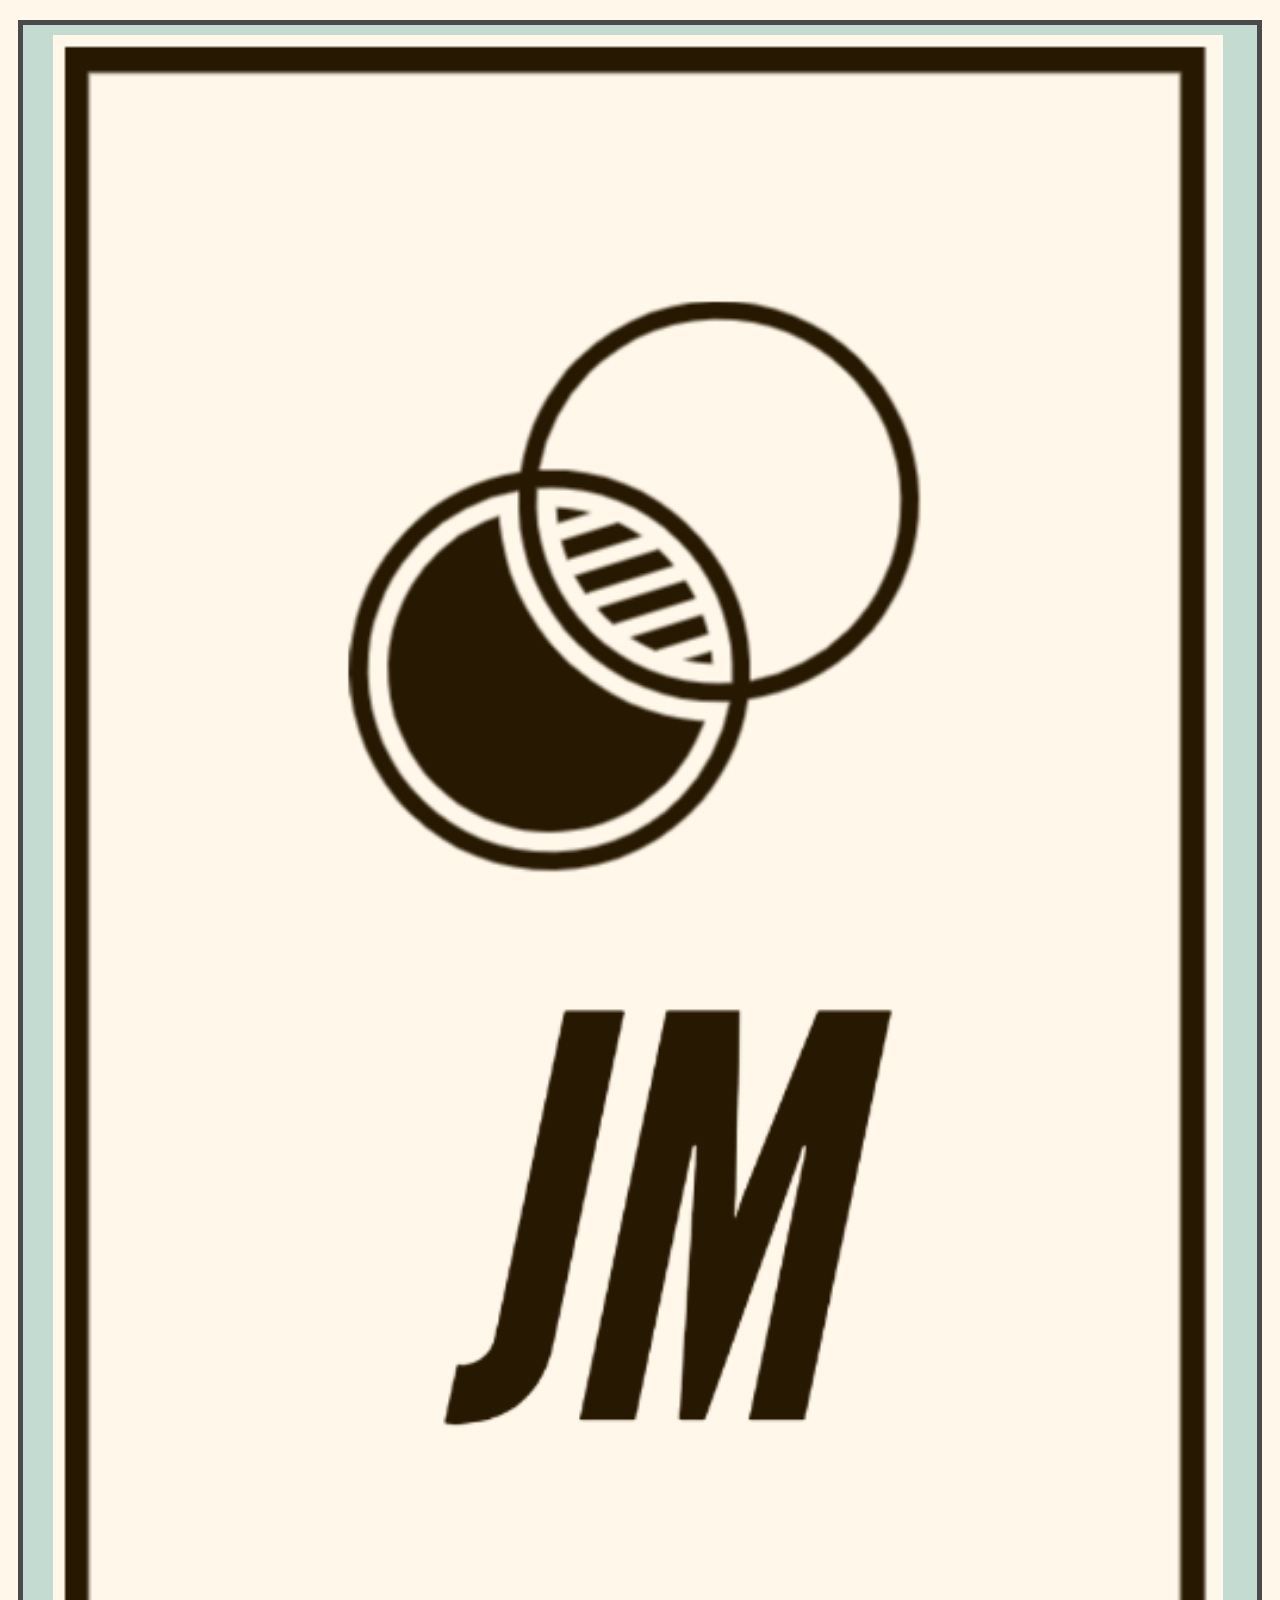
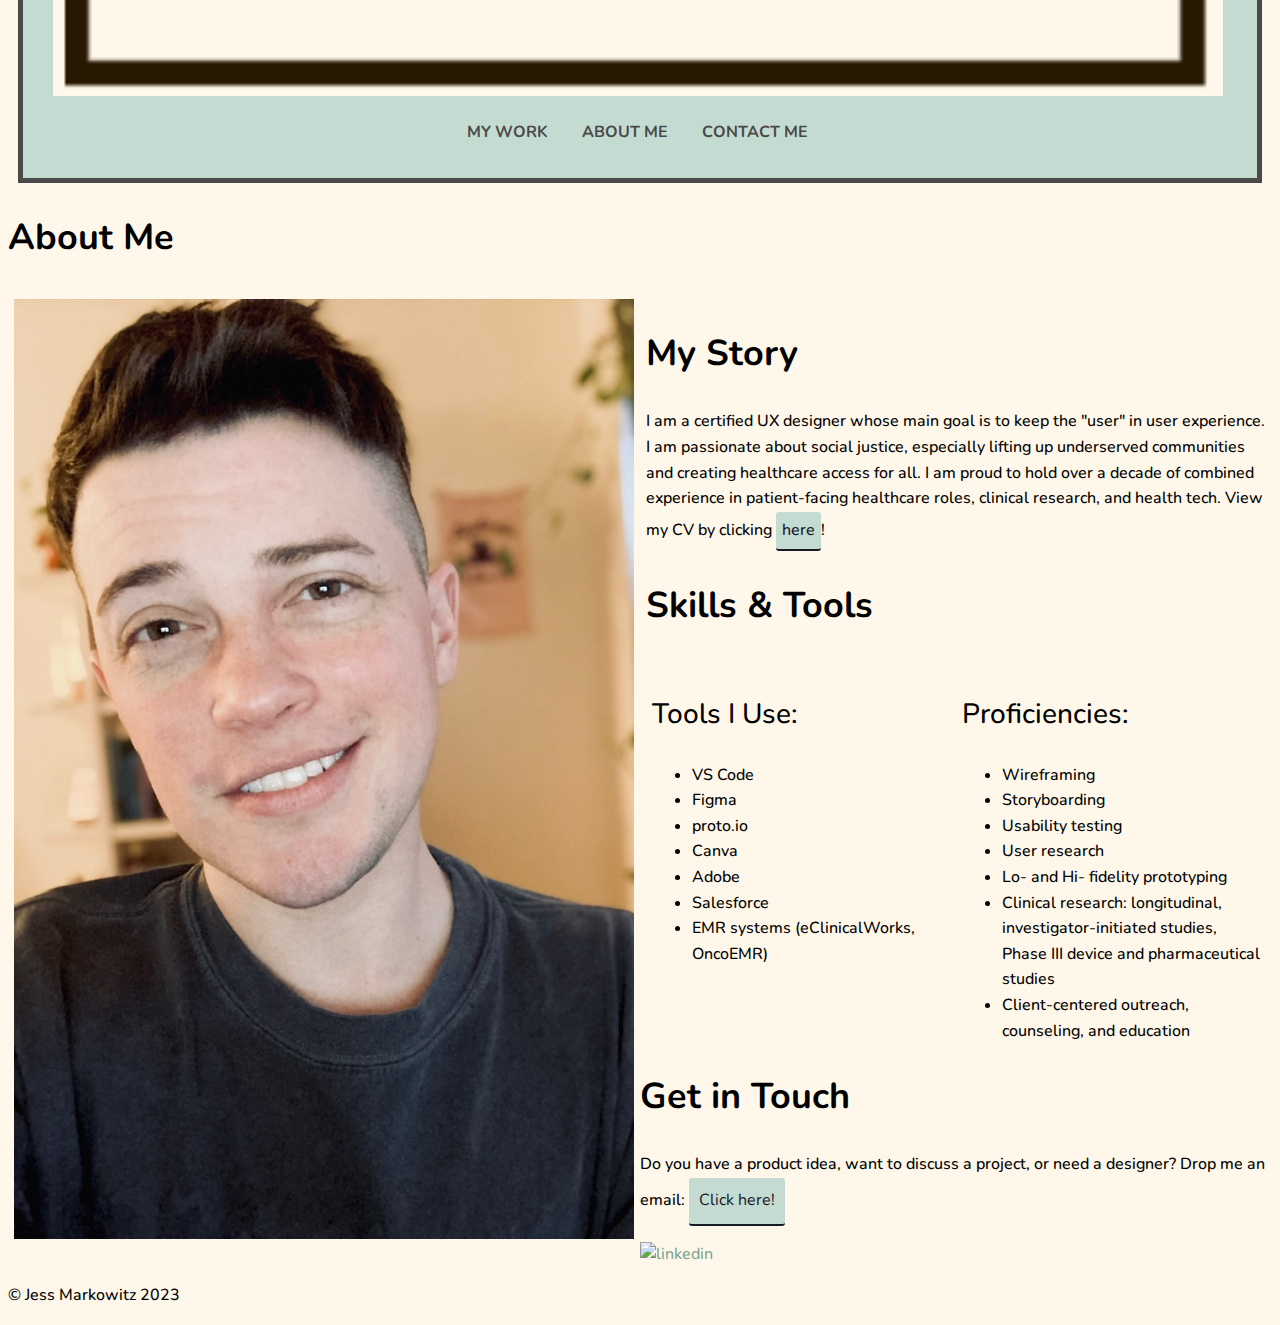
==== about.html @ 5194238d "changes for 1.8 first half" ====
<!DOCTYPE html>
<html lang="en" dir="ltr">
    <head>
        <meta name="viewport" content="width=device-width, initial-scale=1">

        <link rel="stylesheet" type="text/css" href="css/style.css">

        <link href="https://fonts.googleapis.com/css2?family=Nunito&display=swap" rel="stylesheet">

        <link rel="apple-touch-icon" sizes="144x144" href="img/favicon/apple-touch-icon.png">
        <link rel="icon" type="image/png" sizes="32x32" href="img/favicon/favicon-32x32.png">
        <link rel="icon" type="image/png" sizes="16x16" href="img/favicon/favicon-16x16.png">
        <link rel="manifest" href="img/favicon/site.webmanifest">
        <link rel="mask-icon" href="img/favicon/safari-pinned-tab.svg" color="#5bbad5">
        <meta name="msapplication-TileColor" content="#da532c">
        <meta name="theme-color" content="#ffffff">
        
        <meta charset="utf-8">
        <meta name="author" content="Jess Markowitz">
        <meta name="description" content="About Me">
        <title>About Me</title>
    </head>

    <body id="about">
    <main>


<!-- Header -->
<header id="header">
    <div class="container">
      <picture>
        <source srcset="img/fff8ea.png">
        <img src="img/fff8ea.png" alt="logo" class="logo">
      </picture>

<!-- Navigation -->
 <div>
      <nav>
        <ul class="navigation">
          <li><a href="index.html">My Work</a></li>
          <li><a href="about.html">About Me</a></li>
          <li><a href="#contact">Contact Me</a></li>
        </ul>
      </nav>
 </div></div>
      </header>


 <!-- About Me -->
        <div>
            <h2><span>About Me</span></h2>
        </div>

            <div><!-- open row that holds (2) columns for project -->
               <div class="col-md-6 col-lg-7"><!-- open first column (used for image) -->
                  <picture>
                    <source srcset="img/self1.jpg" media="(max-width:600px)">
                    <img src="img/self1.jpg" alt="selfie" class="selfie">
                  </picture>
                </div><!-- end first column -->

                <div class="col-md-6 col-lg-7"><!-- open second column (used for text) -->
                    <h2>My Story</h2>
                    <p><!-- open paragraph -->
                    I am a certified UX designer whose main goal is to keep the "user" in user experience. 
                I am passionate about social justice, especially lifting up underserved communities and creating healthcare access for all. 
                I am proud to hold over a decade of combined experience in patient-facing healthcare roles, clinical research, and health tech. 
                View my CV by clicking <a href="files/cvjessmarkowitz.pdf" target="_blank" class="button cv">here</a>!
                    </p><!-- end paragraph -->

            <div> <h2>Skills & Tools</h2>
                <div class="col-md-6 col-lg-7"><h3>Tools I Use:</h3>
                    <ul>
                        <li>VS Code</li>
                        <li>Figma</li>
                        <li>proto.io</li>
                        <li>Canva</li>
                        <li>Adobe</li>
                        <li>Salesforce</li>
                        <li>EMR systems (eClinicalWorks, OncoEMR)</li>
                    </ul>
                </div> 
                <div class="column col-md-6 col-lg-5"><h3>Proficiencies:</h3>
                    <ul>
                        <li>Wireframing</li>
                        <li>Storyboarding</li>
                        <li>Usability testing</li>
                        <li>User research</li>
                        <li>Lo- and Hi- fidelity prototyping</li>
                        <li>Clinical research: longitudinal, investigator-initiated studies, Phase III device and pharmaceutical studies</li>
                        <li>Client-centered outreach, counseling, and education</li>
                    </ul>
                </div> 
            </div>    
              
                </div><!-- end second column -->

            </div><!-- end row that holds (2) columns for project -->
            
 </main>

 <!-- Footer -->
        <footer id="contact">

            <h2>Get in Touch</h2>
<p>Do you have a product idea, want to discuss a project, or need a designer? Drop me an email: <a href="mailto:jlmarkowitz@gmail.com" class="button contact">Click here!</a></p>

<div>
    <!--Social Media Layout and Placeholders-->
    <a href="https://www.linkedin.com/in/jlmarkowitz" target="_blank">
        <img src="https://i.postimg.cc/Rq595K3D/2023-02-04-12-24-45.png" alt="linkedin" class="linkedin">
    </a>

</div>
<p>© Jess Markowitz 2023</p>


        </footer>
  
        </body>
        </html>
---- css/style.css ----
/*
Colors used:
Primary background color (lt yellow): #fff8ea;
Font color (black): #000000;
Link color (seafoam green): #7ca693;
*/

* {
  box-sizing: border-box;
}


/* Layout styling */
.container {
  padding: 0 15px;
    max-width: 1200px;
    margin-left: auto;
    margin-right: auto;
  
}


.row {
  margin: 25px 0; /* 25px top and bottom, 0 left and right */
}



nav > ul {
  list-style-type: none;
  padding: 0;
}

nav > ul > li {
  display: inline-block;
}

nav > ul > li > a {
  padding: 0 15px;
  text-transform: uppercase;
  font-weight: 700;
  color: #4a4a4a;
}



#header {
  background-color: #c4dbd2;
  text-align: center;
  padding-top: 10px;
  padding-right: 5px;
  padding-bottom: 1em;
  margin: 10px;
  border-bottom: 5px solid #4a4a4a;
  border-right:  5px solid #4a4a4a;
  border-left:  5px solid #4a4a4a;
  border-top:  5px solid #4a4a4a;

}

#hero {
  background-color: #fff8ea;  
  text-align: center;
}

#hero span {
  display: block;
}

#hero h1 {
  text-align: center; 
  padding: 20px 0;
  display: block;
  width: 100%;
}

main {
  padding-top: 2px;
}


#work {
  background-color: #fff8ea;
}

#contact {
  background-color: #fff8ea;
}


body {
    font-family: 'Nunito', sans-serif;

    background-color: #fff8ea;
    font-family: 'Nunito', sans-serif;
    font-size: 16px; /* Sets the font size to 16px */
    font-weight: 500; /* Sets the font weight to 300 */
    line-height: 1.6; /* Sets the line-height to 1.6 * the font-size */
    color: #000000;
  }
  
  h1, h2, h3, h4 {
    line-height: 1.4;
  }
  h1 {
    font-size: 2.75em;
    font-weight: 700;
    
  }
  
  h2 {
    font-size: 2.25em;
    font-weight: 700;
  }
  
  h3 {
    font-size: 1.75em;
    font-weight: 500;
  }
  
  h4 {
    font-size: 1.35em;
    font-weight: 500;
  }

  img {
  width: 100%;

  }




  a {
    color: #7ca693;
    text-decoration: none; /* No underlining */
  }
  a:hover {
    color: #7ca693;
    text-decoration: underline; /* Underlining when hovering over a link */
  }
  a:visited { /* visited link */
    color: #796e86;
  }
  a:active { /* selected link */
    color: #684860;
  }
  a:hover,
  a:focus {
  color: #7ca693;
  text-decoration: underline;
}

.button.contact {
    display: inline-block; 
    background-color: #c4dbd2;
    color: #151928; /* needed to override the default link color */
    font-weight: 400;
    padding: 10px;
    border-radius: 3px;
    border-bottom: 2px solid #151928; /* width of the border, type, color */
    transition-duration: 0.2s opacity;
  }
  .button.contact:hover {
    opacity: 0.8; /* Reduces the opacity of the button to 80% */
    text-decoration: none;
  }


  .button.cv {
    display: inline-block; 
    background-color: #c4dbd2;
    color: #151928; /* needed to override the default link color */
    font-weight: 500;
    padding: 6px;
    border-radius: 3px;
    border-bottom: 2px solid #151928; /* width of the border, type, color */
    transition-duration: 0.2s opacity;
  }
  .button.cv:hover {
    opacity: 0.8; /* Reduces the opacity of the button to 80% */
    text-decoration: none;
  }

  
/* ==============================
Medium devices (640px and larger)
================================= */
@media only screen and (min-width: 640px) {

} header {
    text-align: unset;
    padding: 20px 0 13px;
  }

  nav {
    width: auto;
    float: center;
    margin-top: 4px;
  }
  .col-md-6 {
    width: 50%;
    padding: 6px;
  }

  [class*="col-"] {
    float: left;
  }

  .row::after {
    content: "";
    clear: both;
    display: table;
  }



/* ==============================
Large devices (1024px or larger)
================================= */
@media only screen and (min-width: 1024px) {
}
/* ==============================
X-large devices (1440px or larger)
================================= */
@media only screen and (min-width: 1440px) {
}
/* ==============================
Extra-large devices (1920px or larger)
================================= */
@media only screen and (min-width: 1920px) {
}
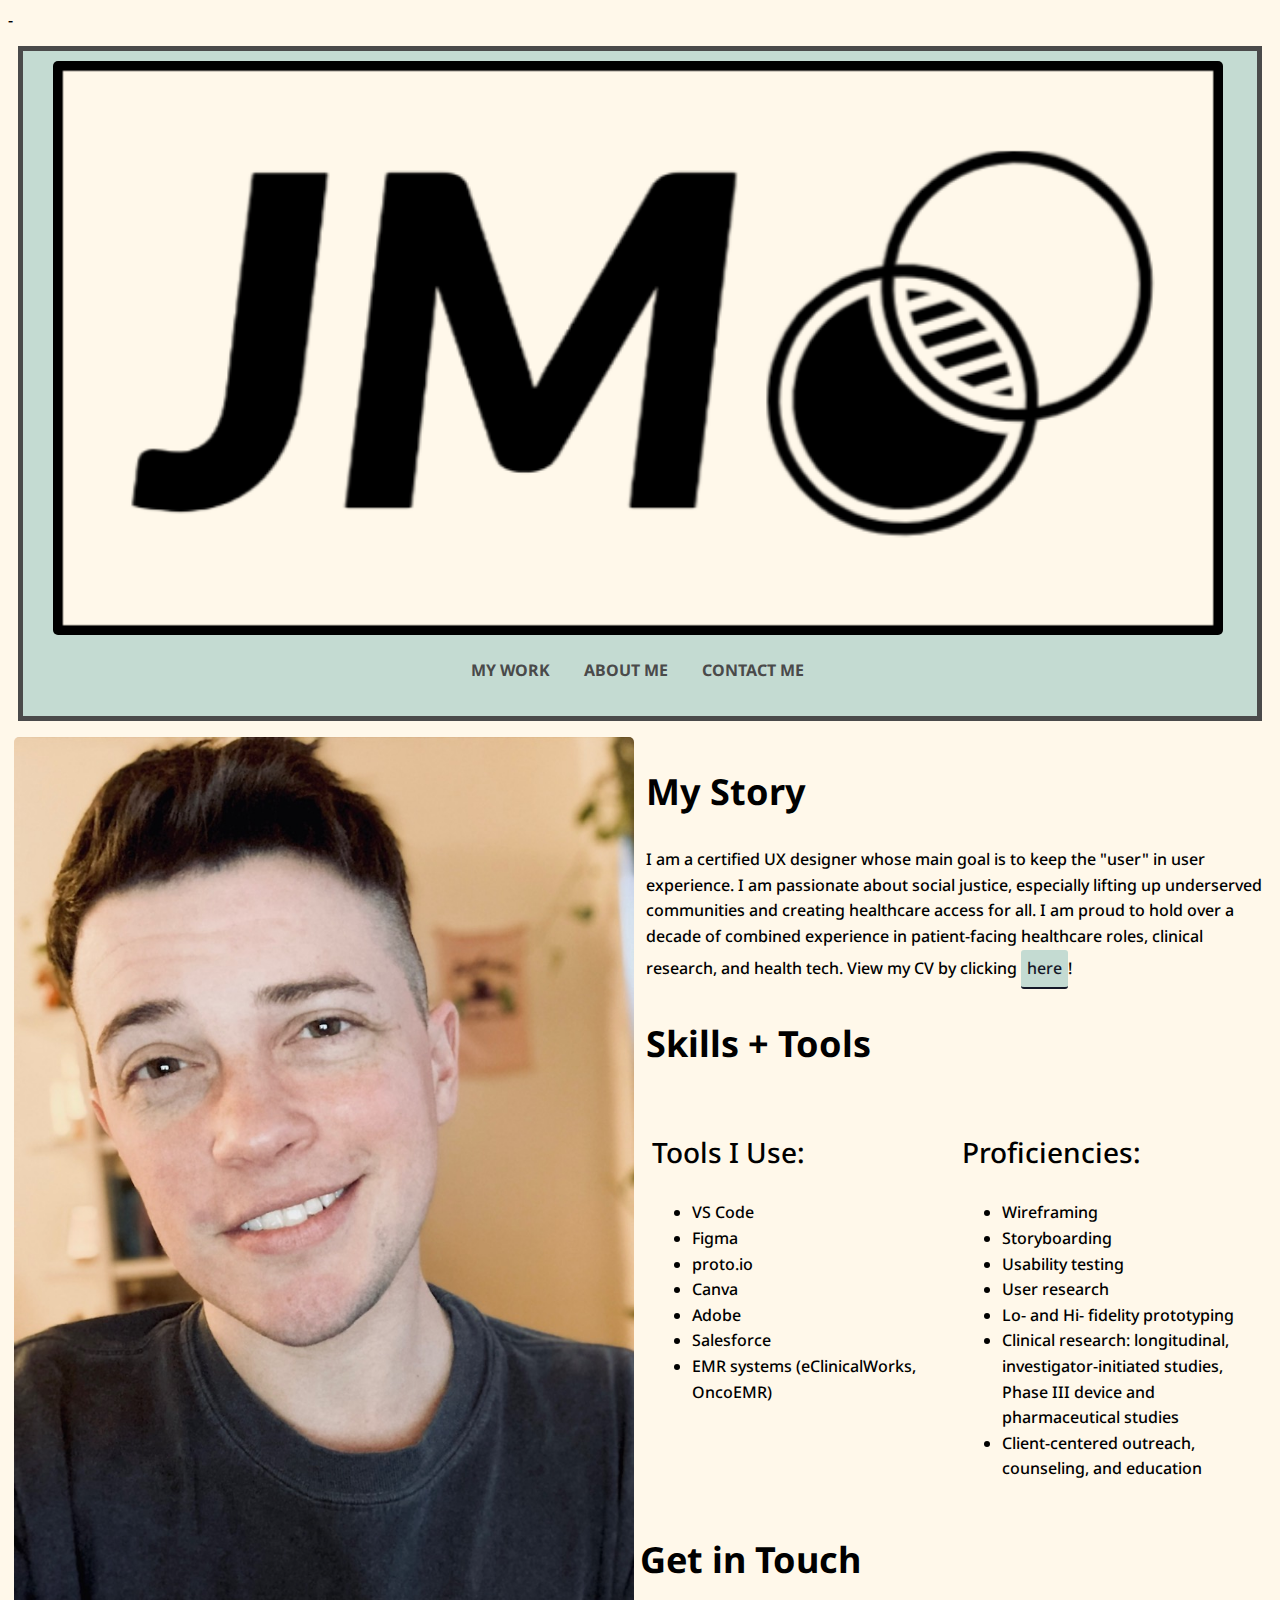
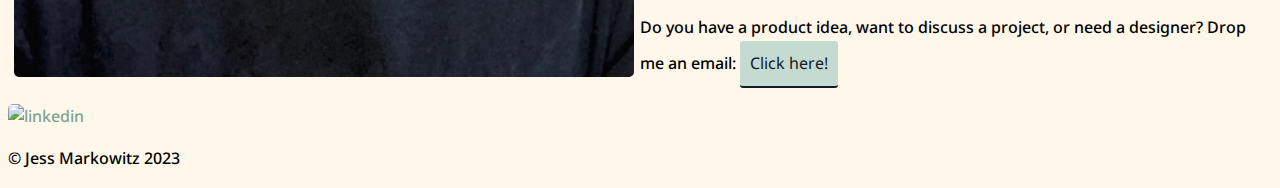
==== commit 77953a1b: "changes to logo" ====
--- a/about.html
+++ b/about.html
@@ -1,121 +1,104 @@
 <!DOCTYPE html>
-<html lang="en" dir="ltr">
-    <head>
-        <meta name="viewport" content="width=device-width, initial-scale=1">
+<html>
+<head>
+	<title>About Me</title>
+</head>
+<body>
+	-
+	<meta content="width=device-width, initial-scale=1" name="viewport">
+	<link href="css/style.css" rel="stylesheet" type="text/css">
+	<link href="https://fonts.googleapis.com/css2?family=Noto+Sans&display=swap" rel="stylesheet">
+	<link href="img/favicon/apple-touch-icon.png" rel="apple-touch-icon" sizes="144x144">
+	<link href="img/favicon/favicon-32x32.png" rel="icon" sizes="32x32" type="image/png">
+	<link href="img/favicon/favicon-16x16.png" rel="icon" sizes="16x16" type="image/png">
+	<link href="img/favicon/site.webmanifest" rel="manifest">
+	<link href="img/favicon/safari-pinned-tab.svg" rel="mask-icon">
+	<meta content="#da532c" name="msapplication-TileColor">
+	<meta content="#ffffff" name="theme-color">
+	<meta charset="utf-8">
+	<meta content="Jess Markowitz" name="author">
+	<meta content="About Me" name="description">
+	<main>
+		
+        <!-- Header -->
+		<header id="header">
+			<div class="container">
+				<picture><source srcset="img/logonew.png"> <img alt="logo" class="logo" src="img/logonew.png"></picture> 
+                
+        <!-- Navigation -->
+				<div>
+					<nav>
+						<ul class="navigation">
+							<li>
+								<a href="index.html">My Work</a>
+							</li>
+							<li>
+								<a href="about.html">About Me</a>
+							</li>
+							<li>
+								<a href="#contact">Contact Me</a>
+							</li>
+						</ul>
+					</nav>
+				</div>
+			</div>
+		</header>
+        
+        <!-- About Me -->
 
-        <link rel="stylesheet" type="text/css" href="css/style.css">
+		<div>
+			<!-- open row that holds (2) columns for project -->
+			<div class="col-md-6 col-lg-7">
+				<!-- open first column (used for image) -->
+				 <picture><source media="(max-width:600px)" srcset="img/self1.jpg"> <img alt="selfie" class="selfie" src="img/self1.jpg"></picture>
+			</div><!-- end first column -->
+			<div class="col-md-6 col-lg-7">
+				<!-- open second column (used for text) -->
+				<h2>My Story</h2>
+				<p><!-- open paragraph -->
+				 I am a certified UX designer whose main goal is to keep the "user" in user experience. I am passionate about social justice, especially lifting up underserved communities and creating healthcare access for all. I am proud to hold over a decade of combined experience in patient-facing healthcare roles, clinical research, and health tech. View my CV by clicking <a class="buttoncv" href="files/cvjessmarkowitz.pdf" target="_blank">here</a>!</p><!-- end paragraph -->
+                
 
-        <link href="https://fonts.googleapis.com/css2?family=Nunito&display=swap" rel="stylesheet">
-
-        <link rel="apple-touch-icon" sizes="144x144" href="img/favicon/apple-touch-icon.png">
-        <link rel="icon" type="image/png" sizes="32x32" href="img/favicon/favicon-32x32.png">
-        <link rel="icon" type="image/png" sizes="16x16" href="img/favicon/favicon-16x16.png">
-        <link rel="manifest" href="img/favicon/site.webmanifest">
-        <link rel="mask-icon" href="img/favicon/safari-pinned-tab.svg" color="#5bbad5">
-        <meta name="msapplication-TileColor" content="#da532c">
-        <meta name="theme-color" content="#ffffff">
-        
-        <meta charset="utf-8">
-        <meta name="author" content="Jess Markowitz">
-        <meta name="description" content="About Me">
-        <title>About Me</title>
-    </head>
-
-    <body id="about">
-    <main>
-
-
-<!-- Header -->
-<header id="header">
-    <div class="container">
-      <picture>
-        <source srcset="img/fff8ea.png">
-        <img src="img/fff8ea.png" alt="logo" class="logo">
-      </picture>
-
-<!-- Navigation -->
- <div>
-      <nav>
-        <ul class="navigation">
-          <li><a href="index.html">My Work</a></li>
-          <li><a href="about.html">About Me</a></li>
-          <li><a href="#contact">Contact Me</a></li>
-        </ul>
-      </nav>
- </div></div>
-      </header>
-
-
- <!-- About Me -->
-        <div>
-            <h2><span>About Me</span></h2>
-        </div>
-
-            <div><!-- open row that holds (2) columns for project -->
-               <div class="col-md-6 col-lg-7"><!-- open first column (used for image) -->
-                  <picture>
-                    <source srcset="img/self1.jpg" media="(max-width:600px)">
-                    <img src="img/self1.jpg" alt="selfie" class="selfie">
-                  </picture>
-                </div><!-- end first column -->
-
-                <div class="col-md-6 col-lg-7"><!-- open second column (used for text) -->
-                    <h2>My Story</h2>
-                    <p><!-- open paragraph -->
-                    I am a certified UX designer whose main goal is to keep the "user" in user experience. 
-                I am passionate about social justice, especially lifting up underserved communities and creating healthcare access for all. 
-                I am proud to hold over a decade of combined experience in patient-facing healthcare roles, clinical research, and health tech. 
-                View my CV by clicking <a href="files/cvjessmarkowitz.pdf" target="_blank" class="button cv">here</a>!
-                    </p><!-- end paragraph -->
-
-            <div> <h2>Skills & Tools</h2>
-                <div class="col-md-6 col-lg-7"><h3>Tools I Use:</h3>
-                    <ul>
-                        <li>VS Code</li>
-                        <li>Figma</li>
-                        <li>proto.io</li>
-                        <li>Canva</li>
-                        <li>Adobe</li>
-                        <li>Salesforce</li>
-                        <li>EMR systems (eClinicalWorks, OncoEMR)</li>
-                    </ul>
-                </div> 
-                <div class="column col-md-6 col-lg-5"><h3>Proficiencies:</h3>
-                    <ul>
-                        <li>Wireframing</li>
-                        <li>Storyboarding</li>
-                        <li>Usability testing</li>
-                        <li>User research</li>
-                        <li>Lo- and Hi- fidelity prototyping</li>
-                        <li>Clinical research: longitudinal, investigator-initiated studies, Phase III device and pharmaceutical studies</li>
-                        <li>Client-centered outreach, counseling, and education</li>
-                    </ul>
-                </div> 
-            </div>    
-              
-                </div><!-- end second column -->
-
-            </div><!-- end row that holds (2) columns for project -->
-            
- </main>
-
- <!-- Footer -->
-        <footer id="contact">
-
-            <h2>Get in Touch</h2>
-<p>Do you have a product idea, want to discuss a project, or need a designer? Drop me an email: <a href="mailto:jlmarkowitz@gmail.com" class="button contact">Click here!</a></p>
-
-<div>
-    <!--Social Media Layout and Placeholders-->
-    <a href="https://www.linkedin.com/in/jlmarkowitz" target="_blank">
-        <img src="https://i.postimg.cc/Rq595K3D/2023-02-04-12-24-45.png" alt="linkedin" class="linkedin">
-    </a>
-
-</div>
-<p>© Jess Markowitz 2023</p>
-
-
-        </footer>
-  
-        </body>
-        </html>+                 <div class="row">
+					<h2>Skills + Tools</h2>
+					<div class="col-md-6 col-lg-7">
+						<h3>Tools I Use:</h3>
+						<ul>
+							<li>VS Code</li>
+							<li>Figma</li>
+							<li>proto.io</li>
+							<li>Canva</li>
+							<li>Adobe</li>
+							<li>Salesforce</li>
+							<li>EMR systems (eClinicalWorks, OncoEMR)</li>
+						</ul>
+					</div>
+					<div class="column col-md-6 col-lg-5">
+						<h3>Proficiencies:</h3>
+						<ul>
+							<li>Wireframing</li>
+							<li>Storyboarding</li>
+							<li>Usability testing</li>
+							<li>User research</li>
+							<li>Lo- and Hi- fidelity prototyping</li>
+							<li>Clinical research: longitudinal, investigator-initiated studies, Phase III device and pharmaceutical studies</li>
+							<li>Client-centered outreach, counseling, and education</li>
+						</ul>
+					</div>
+				</div>
+			</div><!-- end second column -->
+		</div><!-- end row that holds (2) columns for project -->
+	</main>
+    
+    <!-- Footer -->
+	<footer id="contact">
+		<h2>Get in Touch</h2>
+		<p>Do you have a product idea, want to discuss a project, or need a designer? Drop me an email: <a class="buttoncontact" href="mailto:jlmarkowitz@gmail.com">Click here!</a></p>
+		<div>
+			<!--Social Media Layout and Placeholders-->
+			 <a href="https://www.linkedin.com/in/jlmarkowitz" target="_blank"><img alt="linkedin" class="linkedin" src="https://i.postimg.cc/Rq595K3D/2023-02-04-12-24-45.png"></a>
+		</div>
+		<p>© Jess Markowitz 2023</p>
+	</footer>
+</body>
+</html>--- a/css/style.css
+++ b/css/style.css
@@ -1,232 +1,241 @@
-/*
-Colors used:
-Primary background color (lt yellow): #fff8ea;
+/*Colors used:Primary background color (lt yellow): #fff8ea;
 Font color (black): #000000;
 Link color (seafoam green): #7ca693;
 */
 
 * {
-  box-sizing: border-box;
-}
-
-
+	box-sizing: border-box;
+}
 /* Layout styling */
+
 .container {
-  padding: 0 15px;
-    max-width: 1200px;
-    margin-left: auto;
-    margin-right: auto;
-  
-}
-
-
+	padding: 0 15px;
+	max-width: 1200px;
+	margin-left: auto;
+	margin-right: auto;
+}
 .row {
-  margin: 25px 0; /* 25px top and bottom, 0 left and right */
-}
-
-
-
-nav > ul {
-  list-style-type: none;
-  padding: 0;
-}
-
-nav > ul > li {
-  display: inline-block;
-}
-
-nav > ul > li > a {
-  padding: 0 15px;
-  text-transform: uppercase;
-  font-weight: 700;
-  color: #4a4a4a;
-}
-
-
-
+	margin: 25px 0;
+	/* 25px top and bottom, 0 left and right */
+}
+nav>ul {
+	list-style-type: none;
+	padding: 0;
+}
+nav>ul>li {
+	display: inline-block;
+}
+nav>ul>li>a {
+	padding: 0 15px;
+	text-transform: uppercase;
+	font-weight: 700;
+	color: #4a4a4a;
+}
 #header {
-  background-color: #c4dbd2;
-  text-align: center;
-  padding-top: 10px;
-  padding-right: 5px;
-  padding-bottom: 1em;
-  margin: 10px;
-  border-bottom: 5px solid #4a4a4a;
-  border-right:  5px solid #4a4a4a;
-  border-left:  5px solid #4a4a4a;
-  border-top:  5px solid #4a4a4a;
-
-}
-
+	background-color: #c4dbd2;
+	text-align: center;
+	padding-top: 10px;
+	padding-right: 5px;
+	padding-bottom: 1em;
+	margin: 10px;
+	border-bottom: 5px solid #4a4a4a;
+	border-right: 5px solid #4a4a4a;
+	border-left: 5px solid #4a4a4a;
+	border-top: 5px solid #4a4a4a;
+}
 #hero {
-  background-color: #fff8ea;  
-  text-align: center;
-}
-
+	background-color: #fff8ea;
+	text-align: center;
+}
 #hero span {
-  display: block;
-}
-
+	display: block;
+}
 #hero h1 {
-  text-align: center; 
-  padding: 20px 0;
-  display: block;
-  width: 100%;
-}
-
+	text-align: center;
+	padding: 20px 0;
+	display: block;
+	width: 100%;
+}
 main {
-  padding-top: 2px;
-}
-
-
+	padding-top: 2px;
+}
 #work {
-  background-color: #fff8ea;
-}
-
+	background-color: #fff8ea;
+}
 #contact {
-  background-color: #fff8ea;
-}
-
-
+	background-color: #fff8ea;
+}
 body {
-    font-family: 'Nunito', sans-serif;
-
-    background-color: #fff8ea;
-    font-family: 'Nunito', sans-serif;
-    font-size: 16px; /* Sets the font size to 16px */
-    font-weight: 500; /* Sets the font weight to 300 */
-    line-height: 1.6; /* Sets the line-height to 1.6 * the font-size */
-    color: #000000;
-  }
-  
-  h1, h2, h3, h4 {
-    line-height: 1.4;
-  }
-  h1 {
-    font-size: 2.75em;
-    font-weight: 700;
-    
-  }
-  
-  h2 {
-    font-size: 2.25em;
-    font-weight: 700;
-  }
-  
-  h3 {
-    font-size: 1.75em;
-    font-weight: 500;
-  }
-  
-  h4 {
-    font-size: 1.35em;
-    font-weight: 500;
-  }
-
-  img {
-  width: 100%;
-
-  }
-
-
-
-
-  a {
-    color: #7ca693;
-    text-decoration: none; /* No underlining */
-  }
-  a:hover {
-    color: #7ca693;
-    text-decoration: underline; /* Underlining when hovering over a link */
-  }
-  a:visited { /* visited link */
-    color: #796e86;
-  }
-  a:active { /* selected link */
-    color: #684860;
-  }
-  a:hover,
-  a:focus {
-  color: #7ca693;
-  text-decoration: underline;
-}
-
-.button.contact {
-    display: inline-block; 
-    background-color: #c4dbd2;
-    color: #151928; /* needed to override the default link color */
-    font-weight: 400;
-    padding: 10px;
-    border-radius: 3px;
-    border-bottom: 2px solid #151928; /* width of the border, type, color */
-    transition-duration: 0.2s opacity;
-  }
-  .button.contact:hover {
-    opacity: 0.8; /* Reduces the opacity of the button to 80% */
-    text-decoration: none;
-  }
-
-
-  .button.cv {
-    display: inline-block; 
-    background-color: #c4dbd2;
-    color: #151928; /* needed to override the default link color */
-    font-weight: 500;
-    padding: 6px;
-    border-radius: 3px;
-    border-bottom: 2px solid #151928; /* width of the border, type, color */
-    transition-duration: 0.2s opacity;
-  }
-  .button.cv:hover {
-    opacity: 0.8; /* Reduces the opacity of the button to 80% */
-    text-decoration: none;
-  }
-
-  
-/* ==============================
-Medium devices (640px and larger)
-================================= */
-@media only screen and (min-width: 640px) {
-
-} header {
-    text-align: unset;
-    padding: 20px 0 13px;
-  }
-
-  nav {
-    width: auto;
-    float: center;
-    margin-top: 4px;
-  }
-  .col-md-6 {
-    width: 50%;
-    padding: 6px;
-  }
-
-  [class*="col-"] {
-    float: left;
-  }
-
-  .row::after {
-    content: "";
-    clear: both;
-    display: table;
-  }
-
-
-
-/* ==============================
-Large devices (1024px or larger)
-================================= */
-@media only screen and (min-width: 1024px) {
-}
-/* ==============================
-X-large devices (1440px or larger)
-================================= */
-@media only screen and (min-width: 1440px) {
-}
-/* ==============================
-Extra-large devices (1920px or larger)
-================================= */
-@media only screen and (min-width: 1920px) {
-}+	background-color: #fff8ea;
+	font-family: 'Noto Sans', sans-serif;
+	font-size: 16px;
+	/* Sets the font size to 16px */
+	font-weight: 500;
+	/* Sets the font weight to 300 */
+	line-height: 1.6;
+	/* Sets the line-height to 1.6 * the font-size */
+	color: #000000;
+}
+h1, h2, h3, h4 {
+	line-height: 1.4;
+}
+h1 {
+	font-size: 2.75em;
+	font-weight: 700;
+}
+h2 {
+	font-size: 2.25em;
+	font-weight: 700;
+}
+h3 {
+	font-size: 1.75em;
+	font-weight: 500;
+}
+h4 {
+	font-size: 1.35em;
+	font-weight: 500;
+}
+img {
+	width: 100%;
+	border-radius: 5px;
+}
+
+
+
+a {
+	color: #7ca693;
+	text-decoration: none;
+	/* No underlining */
+}
+a:hover {
+	color: #7ca693;
+	text-decoration: underline;
+	/* Underlining when hovering over a link */
+}
+a:visited {
+	/* visited link */
+	color: #796e86;
+}
+a:active {
+	/* selected link */
+	color: #684860;
+}
+a:hover, a:focus {
+	color: #7ca693;
+	text-decoration: underline;
+}
+.buttoncontact {
+	display: inline-block;
+	background-color: #c4dbd2;
+	color: #151928;
+	/* needed to override the default link color */
+	font-weight: 400;
+	padding: 10px;
+	border-radius: 3px;
+	border-bottom: 2px solid #151928;
+	/* width of the border, type, color */
+	transition-duration: 0.2s opacity;
+}
+.buttoncontact:hover {
+	opacity: 0.8;
+	/* Reduces the opacity of the button to 80% */
+	text-decoration: none;
+}
+.buttoncv {
+	display: inline-block;
+	background-color: #c4dbd2;
+	color: #151928;
+	/* needed to override the default link color */
+	font-weight: 500;
+	padding: 6px;
+	border-radius: 3px;
+	border-bottom: 2px solid #151928;
+	/* width of the border, type, color */
+	transition-duration: 0.2s opacity;
+}
+.buttoncv:hover {
+	opacity: 0.8;
+	/* Reduces the opacity of the button to 80% */
+	text-decoration: none;
+}
+@keyframes color-change {
+	from {
+		fill: #edc655;
+	}
+	to {
+		fill: #f76414;
+	}
+}
+@keyframes color-change {
+	0% {
+		fill: #edc655;
+	}
+	50% {
+		fill: #fcffad;
+	}
+	100% {
+		fill: #f76414;
+	}
+}
+@keyframes cloud-move {
+	from {
+		transform: translate(0, 50px);
+	}
+	to {
+		transform: translate(200px, 50px);
+	}
+}
+@keyframes cloud-move-reverse {
+	from {
+		transform: translate(446px, 48px);
+	}
+	to {
+		transform: translate(100px, 48px);
+	}
+}
+.sun {
+	animation: 4s color-change infinite alternate linear;
+}
+.cloud-front {
+	animation: 30s cloud-move infinite alternate linear;
+}
+.cloud-back {
+	animation: 34s cloud-move-reverse infinite alternate linear;
+}
+/* ==============================Medium devices (640px and larger)================================= */
+
+@media only screen and (min-width: 640px) {}
+header {
+	text-align: unset;
+	padding: 20px 0 13px;
+}
+nav {
+	width: auto;
+	float: center;
+	margin-top: 4px;
+}
+.col-md-6 {
+	width: 50%;
+	padding: 6px;
+}
+[class*="col-"] {
+	float: left;
+}
+.row::after {
+	content: "";
+	clear: both;
+	display: table;
+}
+.col-td {
+	width: 25%;
+	padding: 6px;
+}
+/* ==============================Large devices (1024px or larger)================================= */
+
+@media only screen and (min-width: 1024px) {}
+/* ==============================X-large devices (1440px or larger)================================= */
+
+@media only screen and (min-width: 1440px) {}
+/* ==============================Extra-large devices (1920px or larger)================================= */
+
+@media only screen and (min-width: 1920px) {}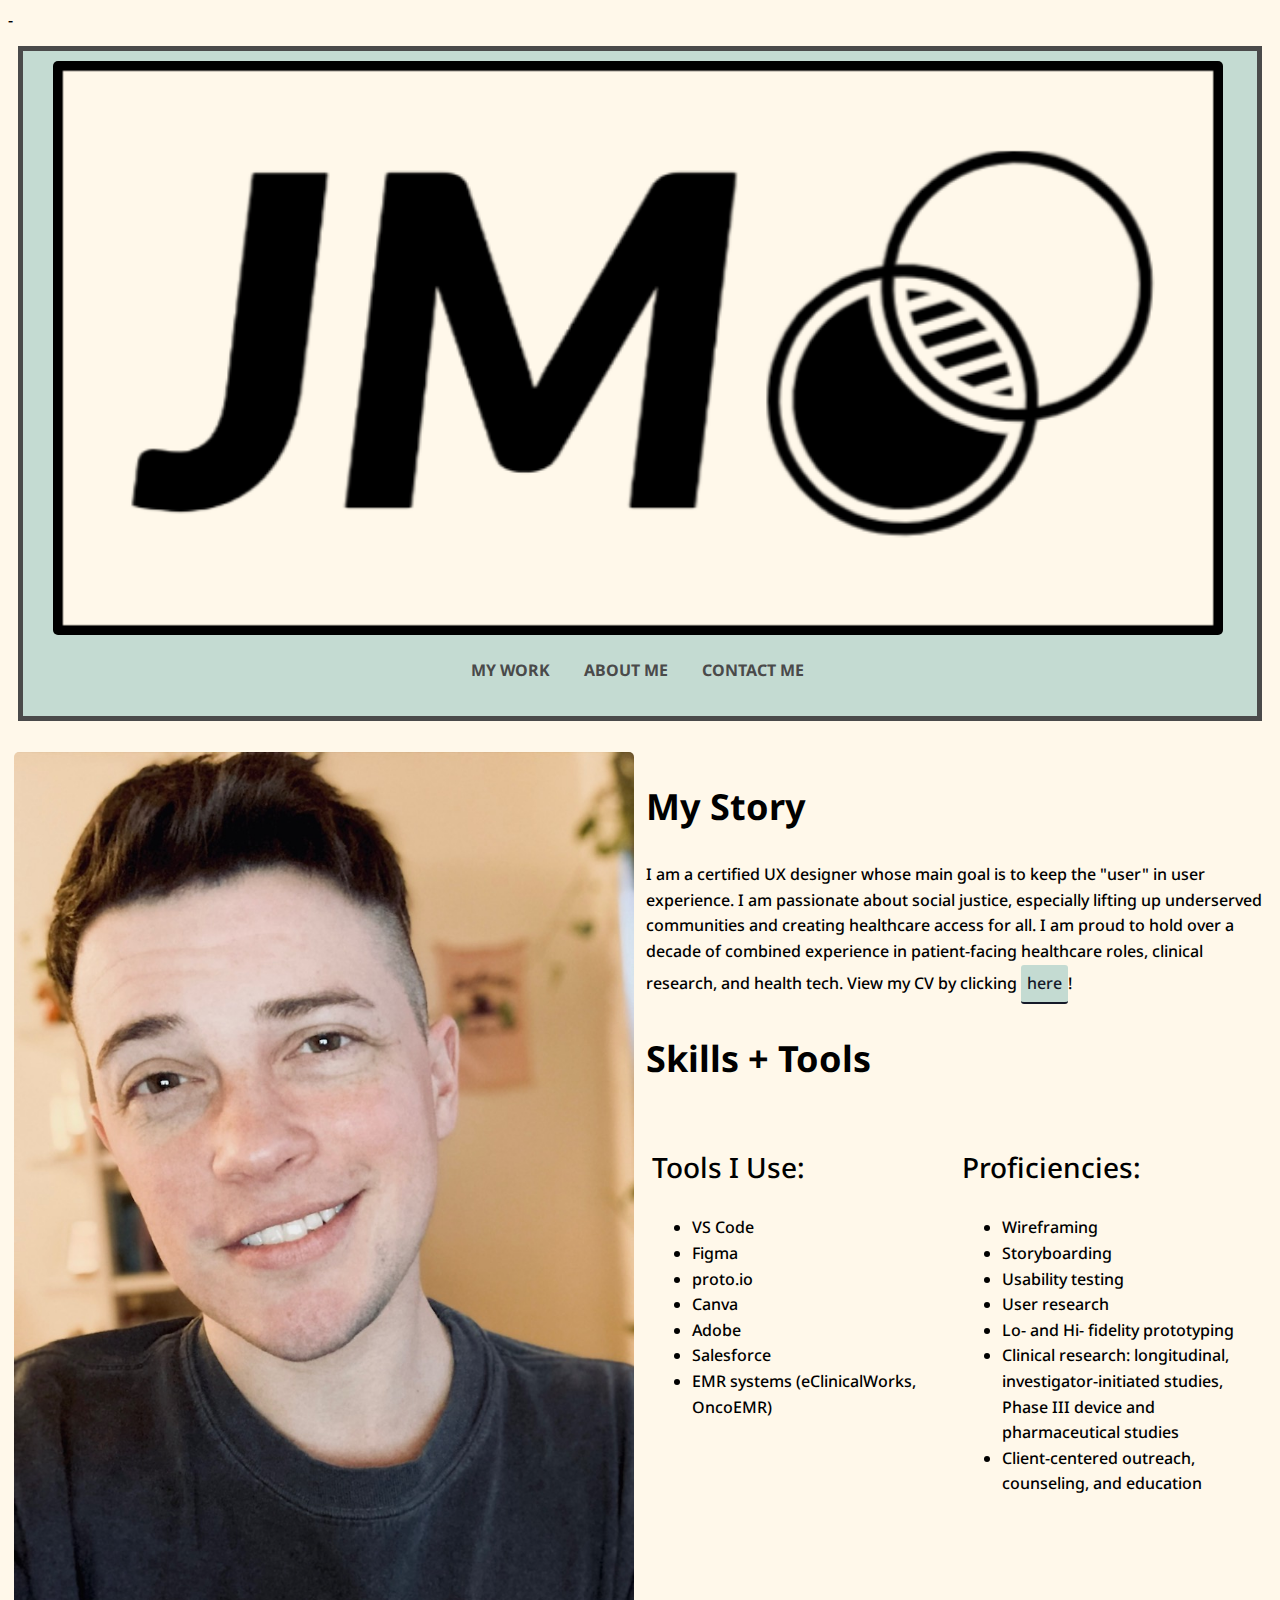
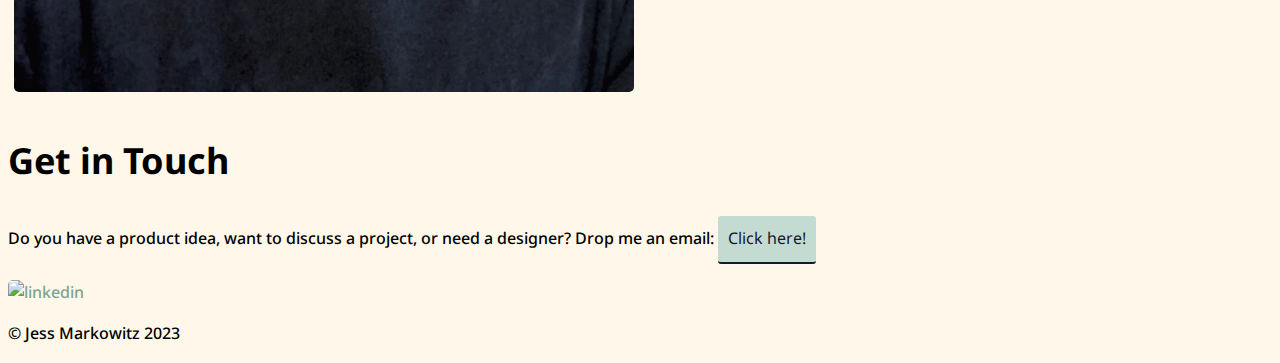
==== commit 05adce8d: "JavaScript file" ====
--- a/about.html
+++ b/about.html
@@ -46,19 +46,23 @@
         
         <!-- About Me -->
 
-		<div>
-			<!-- open row that holds (2) columns for project -->
+		<div class="row">
+		<!-- open row that holds (2) columns for project -->
 			<div class="col-md-6 col-lg-7">
-				<!-- open first column (used for image) -->
-				 <picture><source media="(max-width:600px)" srcset="img/self1.jpg"> <img alt="selfie" class="selfie" src="img/self1.jpg"></picture>
+			<!-- open first column (used for image) -->
+				<picture><source media="(max-width:300px)" srcset="img/self1.jpg"> <img alt="selfie" class="selfie" src="img/self1.jpg"></picture>
 			</div><!-- end first column -->
+			
 			<div class="col-md-6 col-lg-7">
-				<!-- open second column (used for text) -->
+			<!-- open second column (used for text) -->
 				<h2>My Story</h2>
 				<p><!-- open paragraph -->
-				 I am a certified UX designer whose main goal is to keep the "user" in user experience. I am passionate about social justice, especially lifting up underserved communities and creating healthcare access for all. I am proud to hold over a decade of combined experience in patient-facing healthcare roles, clinical research, and health tech. View my CV by clicking <a class="buttoncv" href="files/cvjessmarkowitz.pdf" target="_blank">here</a>!</p><!-- end paragraph -->
+				 I am a certified UX designer whose main goal is to keep the "user" in user experience. 
+				 I am passionate about social justice, especially lifting up underserved communities and creating healthcare access for all. 
+				 I am proud to hold over a decade of combined experience in patient-facing healthcare roles, clinical research, and health tech. 
+				 View my CV by clicking <a class="buttoncv" href="files/cvjessmarkowitz.pdf" target="_blank">here</a>!
+				</p><!-- end paragraph -->
                 
-
                  <div class="row">
 					<h2>Skills + Tools</h2>
 					<div class="col-md-6 col-lg-7">
@@ -85,20 +89,22 @@
 							<li>Client-centered outreach, counseling, and education</li>
 						</ul>
 					</div>
-				</div>
+					</div><!-- end row -->
 			</div><!-- end second column -->
 		</div><!-- end row that holds (2) columns for project -->
 	</main>
-    
+  
     <!-- Footer -->
 	<footer id="contact">
 		<h2>Get in Touch</h2>
 		<p>Do you have a product idea, want to discuss a project, or need a designer? Drop me an email: <a class="buttoncontact" href="mailto:jlmarkowitz@gmail.com">Click here!</a></p>
 		<div>
 			<!--Social Media Layout and Placeholders-->
-			 <a href="https://www.linkedin.com/in/jlmarkowitz" target="_blank"><img alt="linkedin" class="linkedin" src="https://i.postimg.cc/Rq595K3D/2023-02-04-12-24-45.png"></a>
+			 <a href="https://www.linkedin.com/in/jlmarkowitz" target="_blank"><img alt="linkedin" class="social" src="https://i.postimg.cc/Rq595K3D/2023-02-04-12-24-45.png"></a>
 		</div>
 		<p>© Jess Markowitz 2023</p>
 	</footer>
+
+	<script src="js/scripts.js"></script>
 </body>
 </html>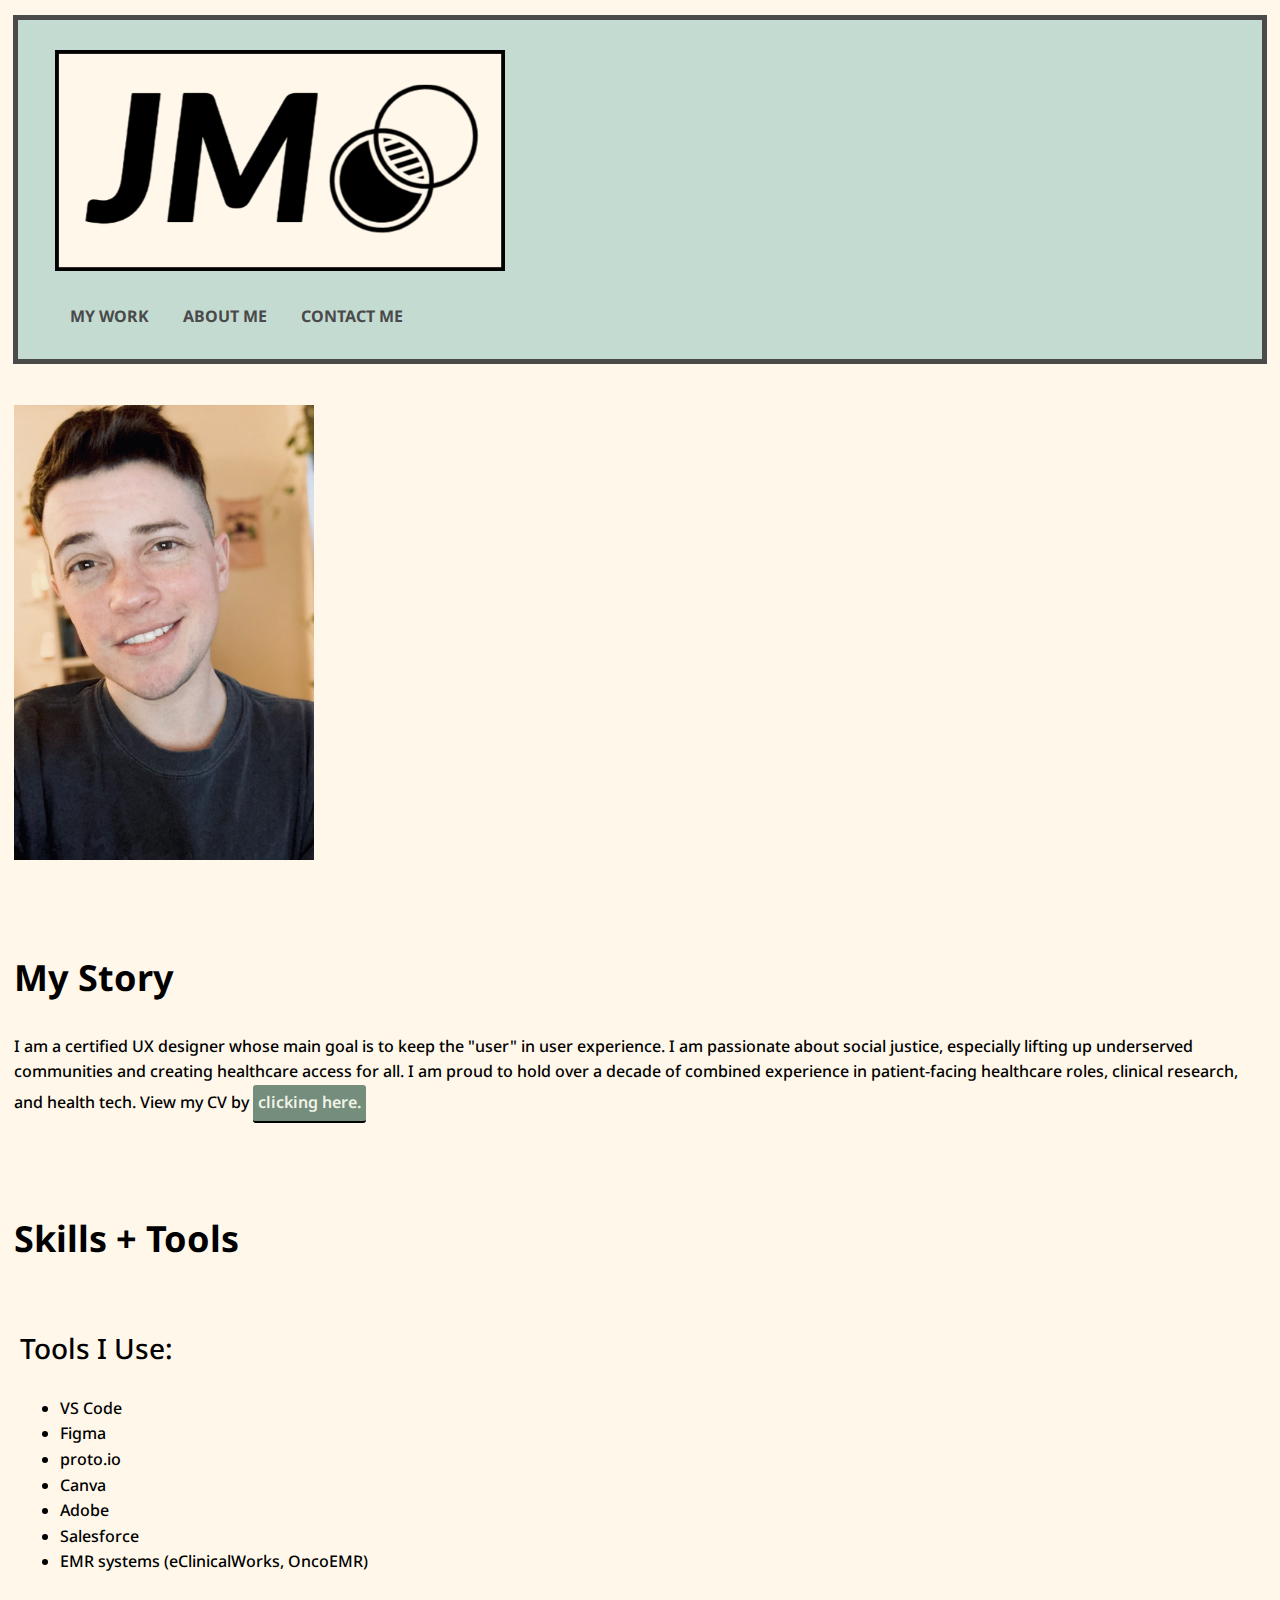
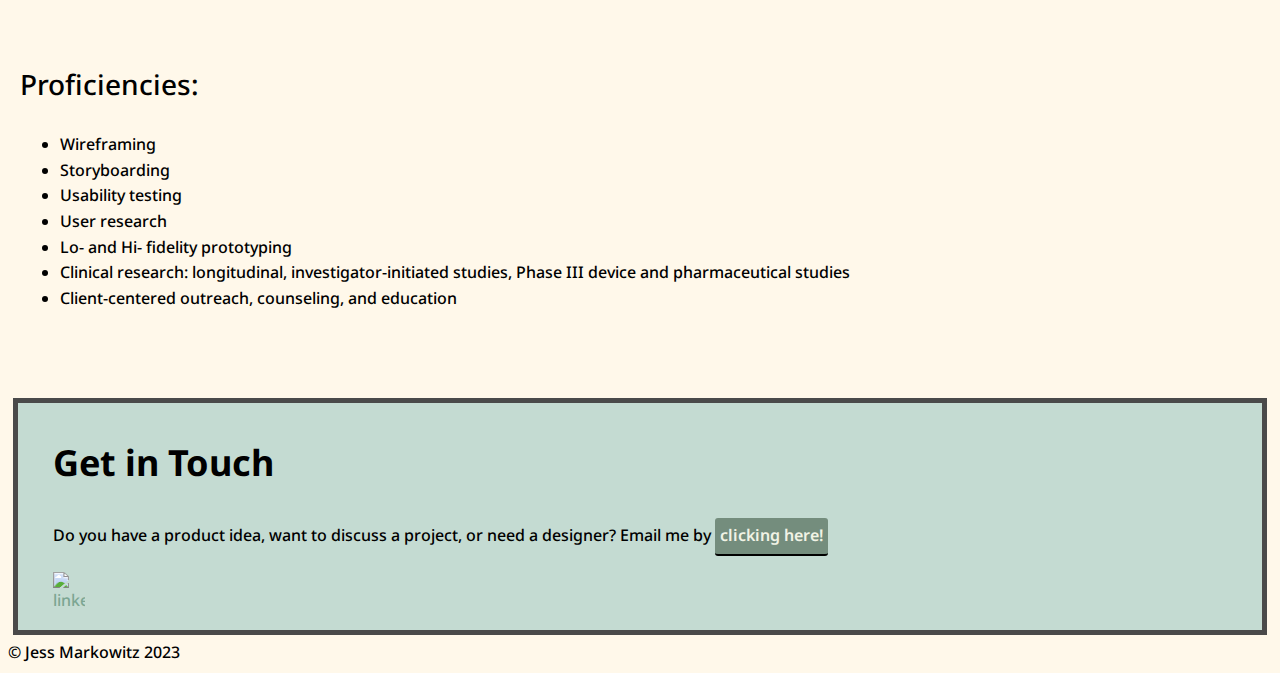
==== commit 1e215312: "attempting last 1.8 updates" ====
--- a/about.html
+++ b/about.html
@@ -1,10 +1,6 @@
 <!DOCTYPE html>
-<html>
+<html dir="ltr" lang="en">
 <head>
-	<title>About Me</title>
-</head>
-<body>
-	-
 	<meta content="width=device-width, initial-scale=1" name="viewport">
 	<link href="css/style.css" rel="stylesheet" type="text/css">
 	<link href="https://fonts.googleapis.com/css2?family=Noto+Sans&display=swap" rel="stylesheet">
@@ -18,14 +14,18 @@
 	<meta charset="utf-8">
 	<meta content="Jess Markowitz" name="author">
 	<meta content="About Me" name="description">
+	<title>About Me</title>
+</head>
+
+	<body id="about-page">
 	<main>
 		
-        <!-- Header -->
+	<!-- Header -->
 		<header id="header">
 			<div class="container">
 				<picture><source srcset="img/logonew.png"> <img alt="logo" class="logo" src="img/logonew.png"></picture> 
                 
-        <!-- Navigation -->
+	<!-- Navigation -->
 				<div>
 					<nav>
 						<ul class="navigation">
@@ -44,7 +44,7 @@
 			</div>
 		</header>
         
-        <!-- About Me -->
+<!-- About Me -->
 
 		<div class="row">
 		<!-- open row that holds (2) columns for project -->
@@ -52,7 +52,7 @@
 			<!-- open first column (used for image) -->
 				<picture><source media="(max-width:300px)" srcset="img/self1.jpg"> <img alt="selfie" class="selfie" src="img/self1.jpg"></picture>
 			</div><!-- end first column -->
-			
+	
 			<div class="col-md-6 col-lg-7">
 			<!-- open second column (used for text) -->
 				<h2>My Story</h2>
@@ -60,10 +60,11 @@
 				 I am a certified UX designer whose main goal is to keep the "user" in user experience. 
 				 I am passionate about social justice, especially lifting up underserved communities and creating healthcare access for all. 
 				 I am proud to hold over a decade of combined experience in patient-facing healthcare roles, clinical research, and health tech. 
-				 View my CV by clicking <a class="buttoncv" href="files/cvjessmarkowitz.pdf" target="_blank">here</a>!
+				 View my CV by <a class="buttoncv" href="files/cvjessmarkowitz.pdf" target="_blank">clicking here.</a>
 				</p><!-- end paragraph -->
-                
-                 <div class="row">
+			</div>     
+
+            <div class="col-md-6 col-lg-7">
 					<h2>Skills + Tools</h2>
 					<div class="col-md-6 col-lg-7">
 						<h3>Tools I Use:</h3>
@@ -89,22 +90,26 @@
 							<li>Client-centered outreach, counseling, and education</li>
 						</ul>
 					</div>
-					</div><!-- end row -->
-			</div><!-- end second column -->
-		</div><!-- end row that holds (2) columns for project -->
+			</div>
+		</div>
+
 	</main>
   
-    <!-- Footer -->
-	<footer id="contact">
+<!-- Footer -->
+  <footer id="footer">
+	<div class="container">
 		<h2>Get in Touch</h2>
-		<p>Do you have a product idea, want to discuss a project, or need a designer? Drop me an email: <a class="buttoncontact" href="mailto:jlmarkowitz@gmail.com">Click here!</a></p>
+		<p>Do you have a product idea, want to discuss a project, or need a designer?
+			Email me by <a class="button" href="mailto:jlmarkowitz@gmail.com">clicking here!</a></p>
+		
+<!--Social Media Layout and Placeholders-->
 		<div>
-			<!--Social Media Layout and Placeholders-->
-			 <a href="https://www.linkedin.com/in/jlmarkowitz" target="_blank"><img alt="linkedin" class="social" src="https://i.postimg.cc/Rq595K3D/2023-02-04-12-24-45.png"></a>
+			<a href="https://www.linkedin.com/in/jlmarkowitz" target="_blank"><img alt="linkedin" class="social" src="https://i.postimg.cc/Rq595K3D/2023-02-04-12-24-45.png"></a>
 		</div>
-		<p>© Jess Markowitz 2023</p>
-	</footer>
+	</div>
 
+</footer>
+© Jess Markowitz 2023
 	<script src="js/scripts.js"></script>
 </body>
 </html>--- a/css/style.css
+++ b/css/style.css
@@ -6,7 +6,9 @@
 * {
 	box-sizing: border-box;
 }
-/* Layout styling */
+
+
+/*=====================Layout styling=========================*/
 
 .container {
 	padding: 0 15px;
@@ -18,6 +20,8 @@
 	margin: 25px 0;
 	/* 25px top and bottom, 0 left and right */
 }
+
+
 nav>ul {
 	list-style-type: none;
 	padding: 0;
@@ -31,27 +35,30 @@
 	font-weight: 700;
 	color: #4a4a4a;
 }
-#header {
-	background-color: #c4dbd2;
-	text-align: center;
-	padding-top: 10px;
+
+header {
+    position: static;
+    background-color: #c4dbd2;
+	text-align: left;
+	padding-top: 5px;
 	padding-right: 5px;
 	padding-bottom: 1em;
-	margin: 10px;
+	margin: 5px;
 	border-bottom: 5px solid #4a4a4a;
 	border-right: 5px solid #4a4a4a;
 	border-left: 5px solid #4a4a4a;
 	border-top: 5px solid #4a4a4a;
 }
+
 #hero {
 	background-color: #fff8ea;
-	text-align: center;
+	text-align: left;
 }
 #hero span {
 	display: block;
 }
 #hero h1 {
-	text-align: center;
+	text-align: left;
 	padding: 20px 0;
 	display: block;
 	width: 100%;
@@ -62,9 +69,29 @@
 #work {
 	background-color: #fff8ea;
 }
-#contact {
-	background-color: #fff8ea;
-}
+
+
+h1, h2, h3, h4 {
+	line-height: 1.4;
+}
+h1 {
+	font-size: 2.75em;
+	font-weight: 700;
+}
+h2 {
+	font-size: 2.25em;
+	font-weight: 700;
+}
+h3 {
+	font-size: 1.75em;
+	font-weight: 500;
+}
+h4 {
+	font-size: 1.35em;
+	font-weight: 500;
+}
+
+
 body {
 	background-color: #fff8ea;
 	font-family: 'Noto Sans', sans-serif;
@@ -76,31 +103,11 @@
 	/* Sets the line-height to 1.6 * the font-size */
 	color: #000000;
 }
-h1, h2, h3, h4 {
-	line-height: 1.4;
-}
-h1 {
-	font-size: 2.75em;
-	font-weight: 700;
-}
-h2 {
-	font-size: 2.25em;
-	font-weight: 700;
-}
-h3 {
-	font-size: 1.75em;
-	font-weight: 500;
-}
-h4 {
-	font-size: 1.35em;
-	font-weight: 500;
-}
+
+	/*set images to full-width*/
 img {
 	width: 100%;
-	border-radius: 5px;
-}
-
-
+  }
 
 a {
 	color: #7ca693;
@@ -114,42 +121,59 @@
 }
 a:visited {
 	/* visited link */
-	color: #796e86;
+	color: #114c3f;
 }
 a:active {
 	/* selected link */
-	color: #684860;
+	color: #114c3f;
 }
 a:hover, a:focus {
 	color: #7ca693;
 	text-decoration: underline;
 }
-.buttoncontact {
+
+footer {
+    position: static;
+    background-color: #c4dbd2;
+	text-align: left;
+	padding-top: 5px;
+	padding-right: 5px;
+	padding-bottom: 1em;
+	margin: 5px;
+	border-bottom: 5px solid #4a4a4a;
+	border-right: 5px solid #4a4a4a;
+	border-left: 5px solid #4a4a4a;
+	border-top: 5px solid #4a4a4a;
+}
+
+/*================================Buttons Buttons Buttons==========================================*/
+
+.button {
 	display: inline-block;
-	background-color: #c4dbd2;
-	color: #151928;
+	background-color: #748d7d;
+	color: #f1f3e5;
 	/* needed to override the default link color */
-	font-weight: 400;
-	padding: 10px;
+	font-weight: 600;
+	padding: 5px;
 	border-radius: 3px;
-	border-bottom: 2px solid #151928;
+	border-bottom: 2px solid #000000;
 	/* width of the border, type, color */
 	transition-duration: 0.2s opacity;
 }
-.buttoncontact:hover {
+.button:hover {
 	opacity: 0.8;
 	/* Reduces the opacity of the button to 80% */
 	text-decoration: none;
 }
 .buttoncv {
 	display: inline-block;
-	background-color: #c4dbd2;
-	color: #151928;
+	background-color: #748d7d;
+	color: #f1f3e5;
 	/* needed to override the default link color */
-	font-weight: 500;
-	padding: 6px;
+	font-weight: 600;
+	padding: 5px;
 	border-radius: 3px;
-	border-bottom: 2px solid #151928;
+	border-bottom: 2px solid #000000;
 	/* width of the border, type, color */
 	transition-duration: 0.2s opacity;
 }
@@ -158,81 +182,109 @@
 	/* Reduces the opacity of the button to 80% */
 	text-decoration: none;
 }
-@keyframes color-change {
-	from {
-		fill: #edc655;
-	}
-	to {
-		fill: #f76414;
-	}
-}
-@keyframes color-change {
-	0% {
-		fill: #edc655;
-	}
-	50% {
-		fill: #fcffad;
-	}
-	100% {
-		fill: #f76414;
-	}
-}
-@keyframes cloud-move {
-	from {
-		transform: translate(0, 50px);
-	}
-	to {
-		transform: translate(200px, 50px);
-	}
-}
-@keyframes cloud-move-reverse {
-	from {
-		transform: translate(446px, 48px);
-	}
-	to {
-		transform: translate(100px, 48px);
-	}
-}
-.sun {
-	animation: 4s color-change infinite alternate linear;
-}
-.cloud-front {
-	animation: 30s cloud-move infinite alternate linear;
-}
-.cloud-back {
-	animation: 34s cloud-move-reverse infinite alternate linear;
-}
-/* ==============================Medium devices (640px and larger)================================= */
-
-@media only screen and (min-width: 640px) {}
-header {
-	text-align: unset;
-	padding: 20px 0 13px;
-}
-nav {
-	width: auto;
-	float: center;
-	margin-top: 4px;
-}
-.col-md-6 {
-	width: 50%;
-	padding: 6px;
-}
-[class*="col-"] {
-	float: left;
-}
+
+
+
+
+/* ============================These are classes for images=============================== */
+.social {
+	max-width: 32px;
+}
+
+.selfie {
+	max-width: 300px;
+	margin-top: 10px;
+	margin-bottom: 10px;
+}
+
+.work {
+	max-width: 650px;
+	margin-top: 10px;
+	margin-bottom: 10px;
+}
+
+.logo {
+	max-width: 450px;
+	margin-top: 10px;
+	margin-bottom: 10px;
+  }
+
+
+/* =====================================Media Queries======================================== */
+
+/*clear page flow*/
 .row::after {
 	content: "";
 	clear: both;
 	display: table;
-}
-.col-td {
-	width: 25%;
-	padding: 6px;
-}
+  }
+  
+/*float all columns left*/
+  [class*="col-"] {
+	padding: 10px;
+  }
+
+/* ============================Medium devices (640px and larger)================================= */
+
+@media only screen and (min-width: 640px) {
+    header {
+        text-align: unset;
+        padding: 20px 0 13px;
+    }
+    nav {
+        width: auto;
+        float: none;
+        margin-top: 4px;
+    }
+    .col-md-6 {
+        width: 50%;
+        padding: 6px;
+    }
+    [class*="col-"] {
+        float: left;
+    }
+    .row::after {
+        content: "";
+        clear: both;
+        display: table;
+    }
+    .col-td {
+        width: 25%;
+        padding: 6px;
+    }
+}
+
+
 /* ==============================Large devices (1024px or larger)================================= */
-
-@media only screen and (min-width: 1024px) {}
+@media only screen and (min-width: 1024px) {
+	.container {
+	  max-width: 1200px;
+	  margin-left: auto;
+	  margin-right: auto;
+	}
+	.col-lg-7 {
+	  width: 60%;
+	}
+  
+	.col-lg-5 {
+	  width: 40%;
+	}
+	  
+	.col-lg-7 {
+	  width: 60%;
+	  float: left;
+	  padding-bottom: 40px;
+	}
+	.col-lg-8 {
+	  width: 40%;
+	  float: right;
+	}
+	  
+	 #about-page .col-md-6 {
+	   width: 100%;
+	}
+  }
+
 /* ==============================X-large devices (1440px or larger)================================= */
 
 @media only screen and (min-width: 1440px) {}
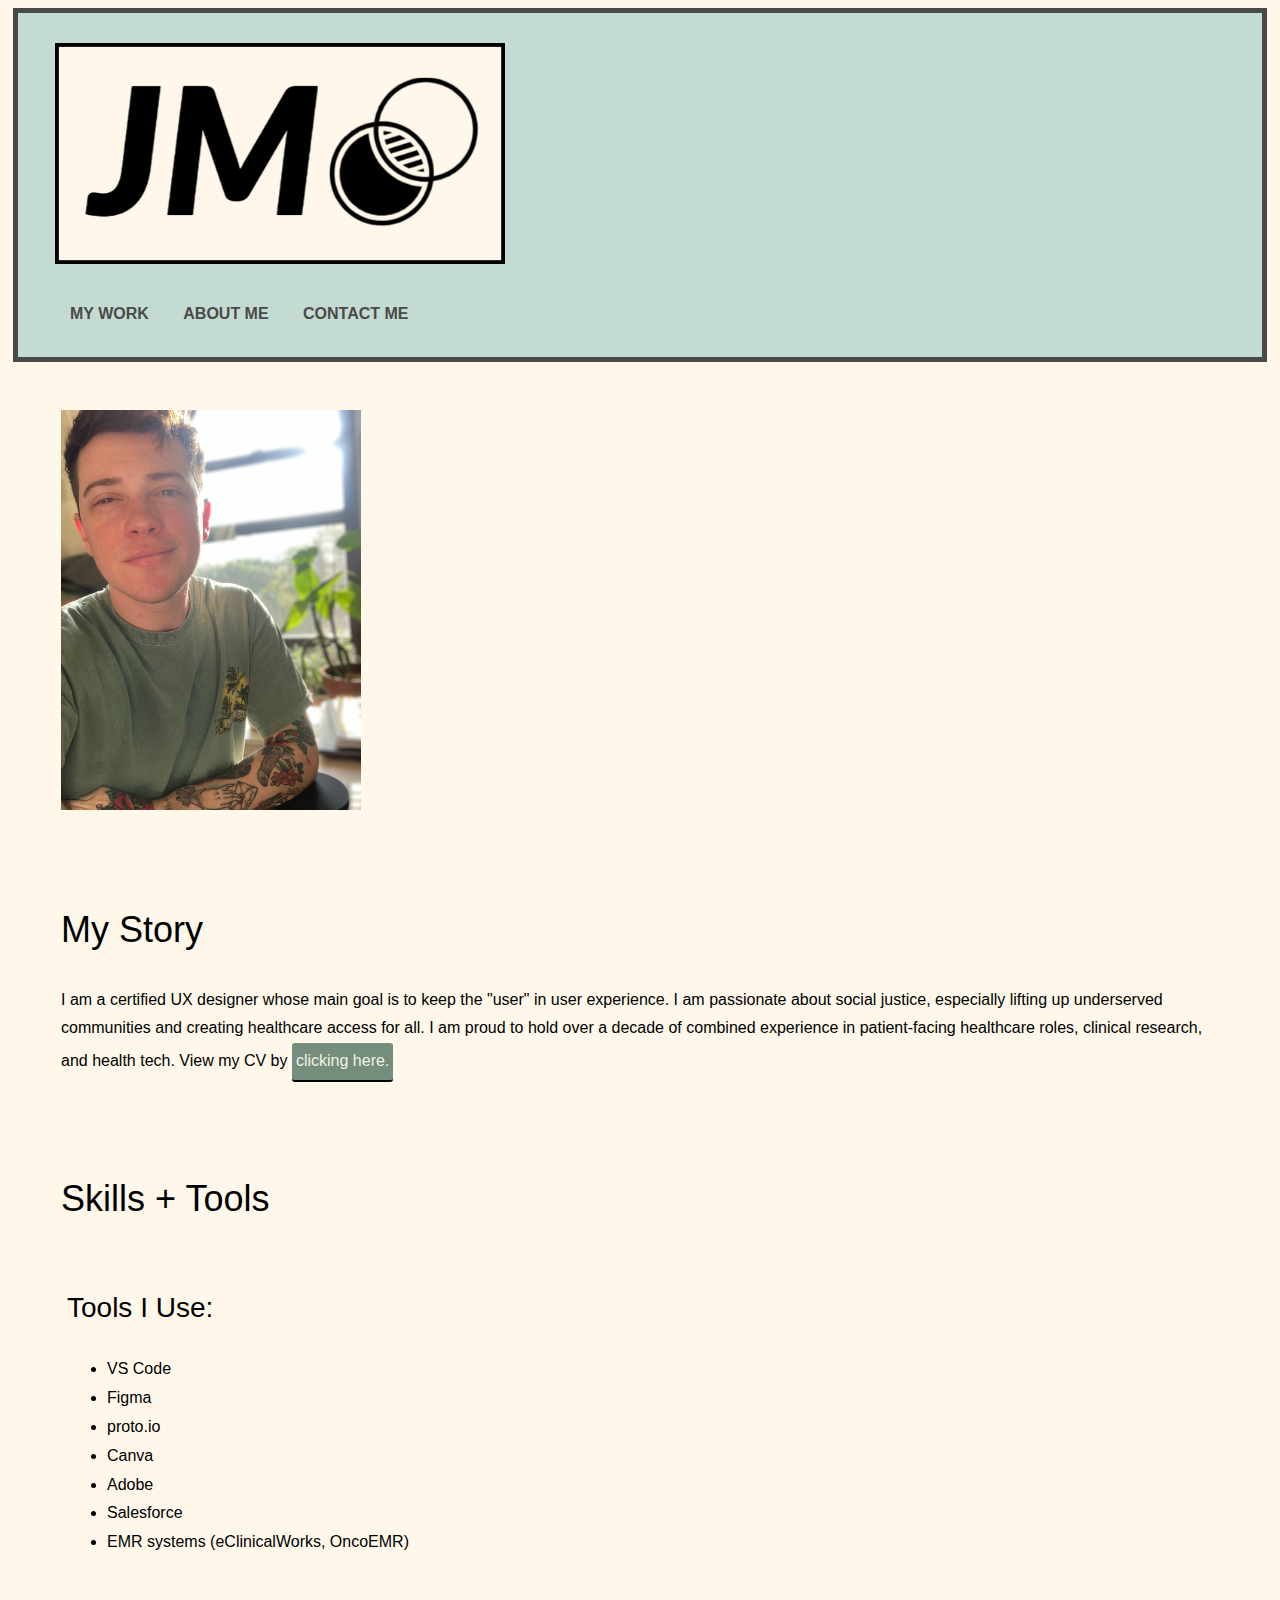
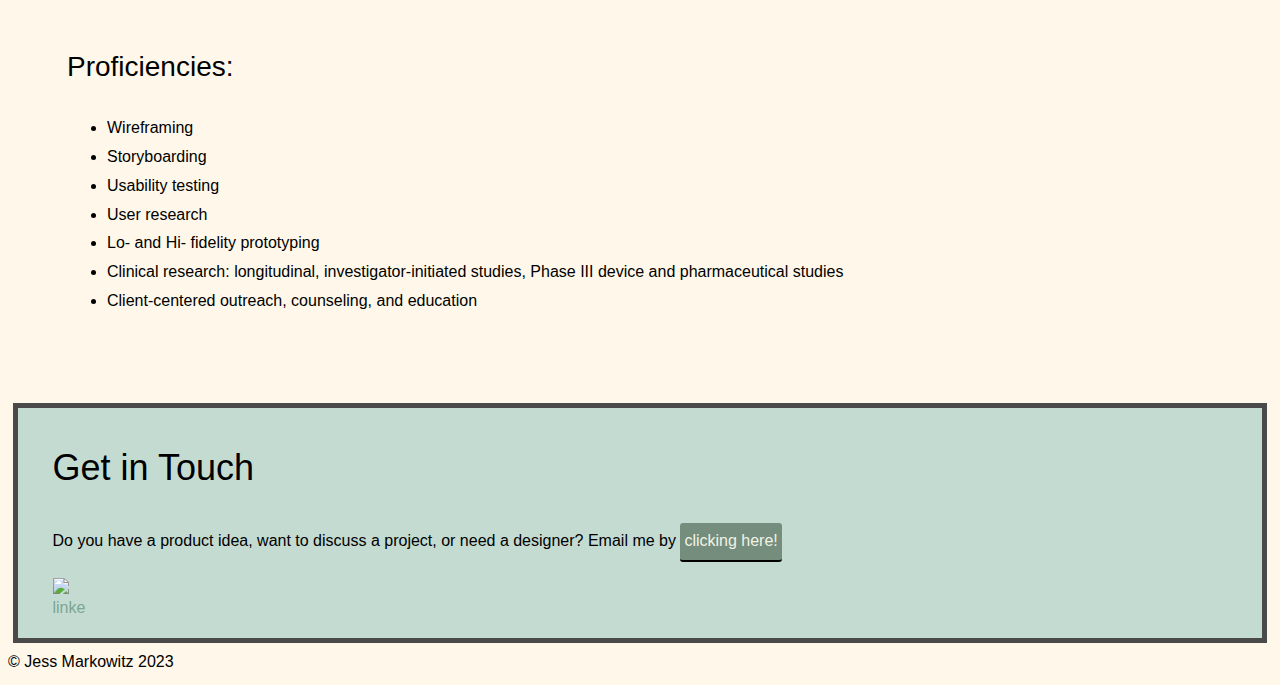
==== commit 8f00b577: "containers and link colors" ====
--- a/about.html
+++ b/about.html
@@ -18,7 +18,7 @@
 </head>
 
 	<body id="about-page">
-	<main>
+	
 		
 	<!-- Header -->
 		<header id="header">
@@ -44,54 +44,57 @@
 			</div>
 		</header>
         
-<!-- About Me -->
+        <main>
+        
+    <!-- About Me -->
+            <div class="container">
+                <div class="row">
+                <!-- open row that holds (2) columns for project -->
+                    <div class="col-md-6 col-lg-7">
+                    <!-- open first column (used for image) -->
+                        <picture><source media="(max-width:300px)" srcset="img/myface.jpg"> <img alt="selfie" class="selfie" src="img/myface.jpg"></picture>
+                    </div><!-- end first column -->
 
-		<div class="row">
-		<!-- open row that holds (2) columns for project -->
-			<div class="col-md-6 col-lg-7">
-			<!-- open first column (used for image) -->
-				<picture><source media="(max-width:300px)" srcset="img/self1.jpg"> <img alt="selfie" class="selfie" src="img/self1.jpg"></picture>
-			</div><!-- end first column -->
-	
-			<div class="col-md-6 col-lg-7">
-			<!-- open second column (used for text) -->
-				<h2>My Story</h2>
-				<p><!-- open paragraph -->
-				 I am a certified UX designer whose main goal is to keep the "user" in user experience. 
-				 I am passionate about social justice, especially lifting up underserved communities and creating healthcare access for all. 
-				 I am proud to hold over a decade of combined experience in patient-facing healthcare roles, clinical research, and health tech. 
-				 View my CV by <a class="buttoncv" href="files/cvjessmarkowitz.pdf" target="_blank">clicking here.</a>
-				</p><!-- end paragraph -->
-			</div>     
+                    <div class="col-md-6 col-lg-7">
+                    <!-- open second column (used for text) -->
+                        <h2>My Story</h2>
+                        <p><!-- open paragraph -->
+                         I am a certified UX designer whose main goal is to keep the "user" in user experience. 
+                         I am passionate about social justice, especially lifting up underserved communities and creating healthcare access for all. 
+                         I am proud to hold over a decade of combined experience in patient-facing healthcare roles, clinical research, and health tech. 
+                         View my CV by <a class="buttoncv" href="files/cvjessmarkowitz.pdf" target="_blank">clicking here.</a>
+                        </p><!-- end paragraph -->
+                    </div>     
 
-            <div class="col-md-6 col-lg-7">
-					<h2>Skills + Tools</h2>
-					<div class="col-md-6 col-lg-7">
-						<h3>Tools I Use:</h3>
-						<ul>
-							<li>VS Code</li>
-							<li>Figma</li>
-							<li>proto.io</li>
-							<li>Canva</li>
-							<li>Adobe</li>
-							<li>Salesforce</li>
-							<li>EMR systems (eClinicalWorks, OncoEMR)</li>
-						</ul>
-					</div>
-					<div class="column col-md-6 col-lg-5">
-						<h3>Proficiencies:</h3>
-						<ul>
-							<li>Wireframing</li>
-							<li>Storyboarding</li>
-							<li>Usability testing</li>
-							<li>User research</li>
-							<li>Lo- and Hi- fidelity prototyping</li>
-							<li>Clinical research: longitudinal, investigator-initiated studies, Phase III device and pharmaceutical studies</li>
-							<li>Client-centered outreach, counseling, and education</li>
-						</ul>
-					</div>
-			</div>
-		</div>
+                    <div class="col-md-6 col-lg-7">
+                            <h2>Skills + Tools</h2>
+                            <div class="col-md-6 col-lg-7">
+                                <h3>Tools I Use:</h3>
+                                <ul>
+                                    <li>VS Code</li>
+                                    <li>Figma</li>
+                                    <li>proto.io</li>
+                                    <li>Canva</li>
+                                    <li>Adobe</li>
+                                    <li>Salesforce</li>
+                                    <li>EMR systems (eClinicalWorks, OncoEMR)</li>
+                                </ul>
+                            </div>
+                            <div class="column col-md-6 col-lg-5">
+                                <h3>Proficiencies:</h3>
+                                <ul>
+                                    <li>Wireframing</li>
+                                    <li>Storyboarding</li>
+                                    <li>Usability testing</li>
+                                    <li>User research</li>
+                                    <li>Lo- and Hi- fidelity prototyping</li>
+                                    <li>Clinical research: longitudinal, investigator-initiated studies, Phase III device and pharmaceutical studies</li>
+                                    <li>Client-centered outreach, counseling, and education</li>
+                                </ul>
+                            </div>
+                    </div>
+                </div>
+            </div>
 
 	</main>
   
--- a/css/style.css
+++ b/css/style.css
@@ -1,7 +1,4 @@
-/*Colors used:Primary background color (lt yellow): #fff8ea;
-Font color (black): #000000;
-Link color (seafoam green): #7ca693;
-*/
+
 
 * {
 	box-sizing: border-box;
@@ -76,31 +73,31 @@
 }
 h1 {
 	font-size: 2.75em;
-	font-weight: 700;
+	font-weight: 400;
 }
 h2 {
 	font-size: 2.25em;
-	font-weight: 700;
+	font-weight: 400;
 }
 h3 {
 	font-size: 1.75em;
-	font-weight: 500;
+	font-weight: 400;
 }
 h4 {
 	font-size: 1.35em;
-	font-weight: 500;
+	font-weight: 400;
 }
 
 
 body {
 	background-color: #fff8ea;
-	font-family: 'Noto Sans', sans-serif;
+	font-family: 'Inter', sans-serif;
 	font-size: 16px;
-	/* Sets the font size to 16px */
-	font-weight: 500;
-	/* Sets the font weight to 300 */
-	line-height: 1.6;
-	/* Sets the line-height to 1.6 * the font-size */
+	/* Sets the font size*/
+	font-weight: 300;
+	/* Sets the font weight */
+	line-height: 1.8;
+	/* Sets the line-height */
 	color: #000000;
 }
 
@@ -121,7 +118,7 @@
 }
 a:visited {
 	/* visited link */
-	color: #114c3f;
+	color: #3e346c;
 }
 a:active {
 	/* selected link */
@@ -153,8 +150,8 @@
 	background-color: #748d7d;
 	color: #f1f3e5;
 	/* needed to override the default link color */
-	font-weight: 600;
-	padding: 5px;
+	font-weight: 500;
+	padding: 4px;
 	border-radius: 3px;
 	border-bottom: 2px solid #000000;
 	/* width of the border, type, color */
@@ -170,8 +167,8 @@
 	background-color: #748d7d;
 	color: #f1f3e5;
 	/* needed to override the default link color */
-	font-weight: 600;
-	padding: 5px;
+	font-weight: 500;
+	padding: 4px;
 	border-radius: 3px;
 	border-bottom: 2px solid #000000;
 	/* width of the border, type, color */
@@ -198,13 +195,19 @@
 }
 
 .work {
-	max-width: 650px;
+	max-width: 500px;
 	margin-top: 10px;
 	margin-bottom: 10px;
 }
 
 .logo {
 	max-width: 450px;
+	margin-top: 10px;
+	margin-bottom: 10px;
+  }
+
+  .tdoc {
+	max-width: 500px;
 	margin-top: 10px;
 	margin-bottom: 10px;
   }
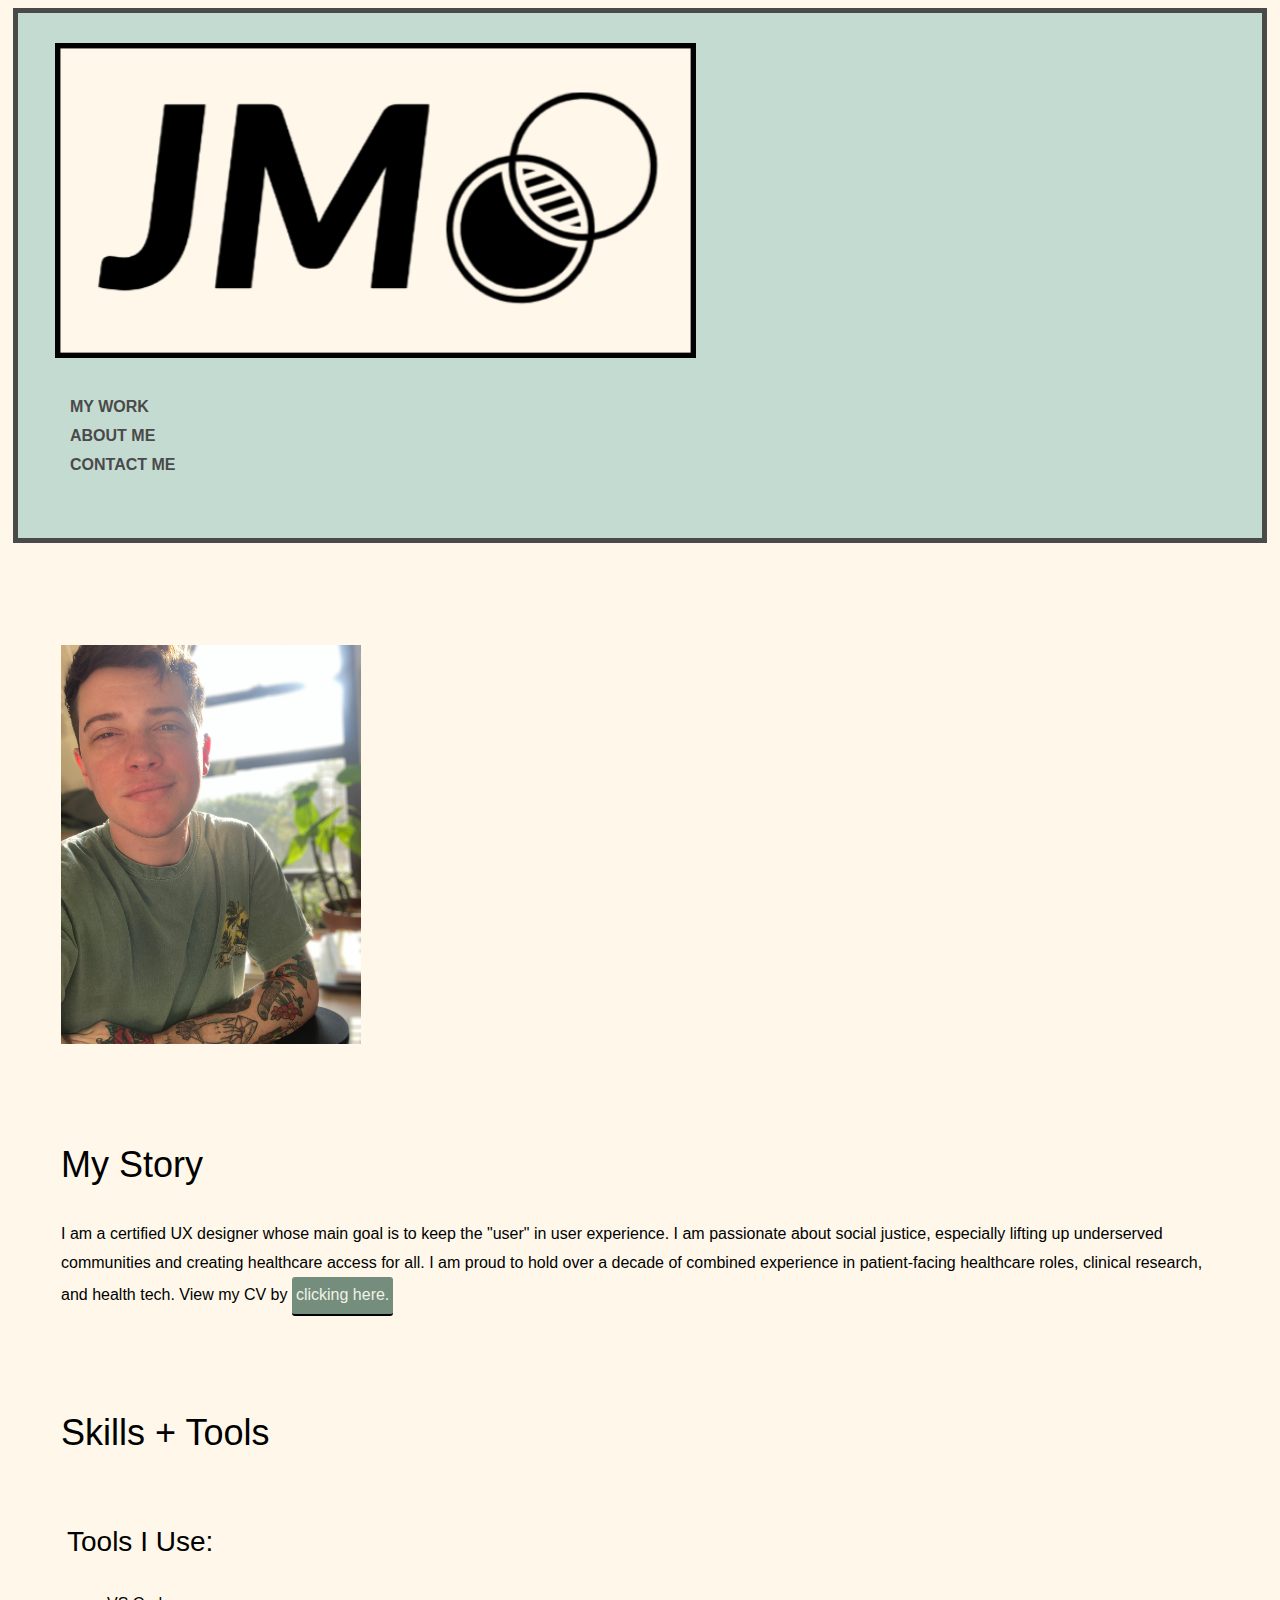
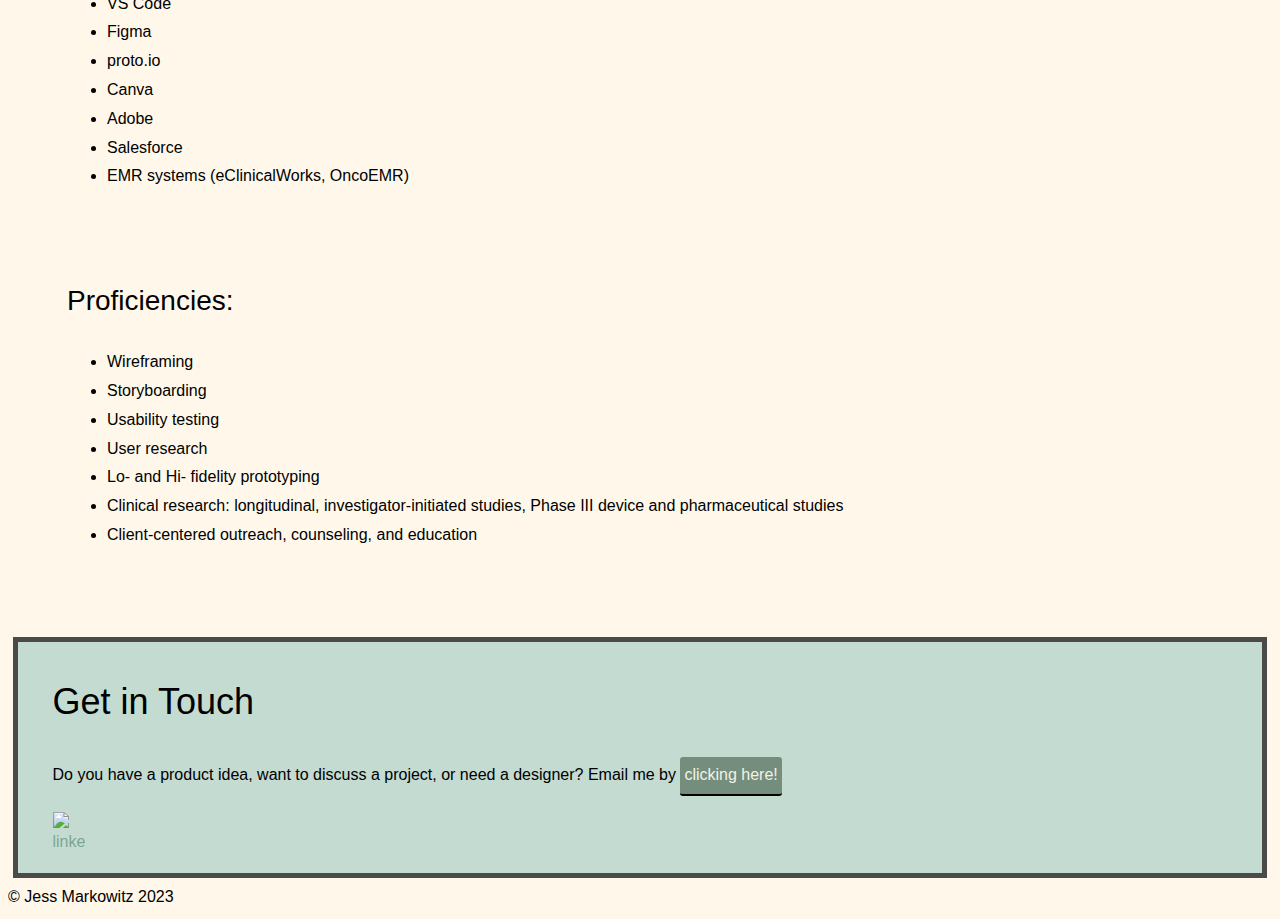
==== commit 9745367b: "hamburger icon for JS" ====
--- a/about.html
+++ b/about.html
@@ -14,6 +14,7 @@
 	<meta charset="utf-8">
 	<meta content="Jess Markowitz" name="author">
 	<meta content="About Me" name="description">
+    <script src="https://kit.fontawesome.com/dc7bf259b7.js" crossorigin="anonymous"></script>
 	<title>About Me</title>
 </head>
 
@@ -37,6 +38,9 @@
 							</li>
 							<li>
 								<a href="#contact">Contact Me</a>
+							</li>
+                            <li>
+								<a href="javascript:void(0);" class="icon" onclick="menuToggle()"><i class="fas fa-bars"></i></a>
 							</li>
 						</ul>
 					</nav>
--- a/css/style.css
+++ b/css/style.css
@@ -2,6 +2,54 @@
 
 * {
 	box-sizing: border-box;
+}
+
+
+/*=====================Navigation styling=========================*/
+
+.navtoggle li .icon {
+	position: absolute;
+	right: 0;
+	top: 2px;
+	font-size: 20px;
+	padding-right: 0;
+  }
+
+.navtoggle, .navtoggle.responsive {
+	position: relative;
+  }
+  
+.navtoggle.responsive li  {
+	display: block;	
+	padding: 10px 0;
+	border-top: 1px solid rgba(255,127,80,0.5);
+  }
+
+.navtoggle.responsive nav {
+	padding: 24px 0 0;
+  }
+
+
+  .navtoggle.responsive li:last-child  {
+	padding: 0 0 10px;
+  }  
+
+  .navtoggle li:not(:last-child) {
+	display: none;
+  }
+
+
+nav>ul {
+	list-style-type: none;
+	padding: 0;
+	margin: 0;
+}
+
+nav>ul>li>a {
+	padding: 0 15px;
+	text-transform: uppercase;
+	font-weight: 700;
+	color: #4a4a4a;
 }
 
 
@@ -19,24 +67,8 @@
 }
 
 
-nav>ul {
-	list-style-type: none;
-	padding: 0;
-}
-nav>ul>li {
-	display: inline-block;
-}
-nav>ul>li>a {
-	padding: 0 15px;
-	text-transform: uppercase;
-	font-weight: 700;
-	color: #4a4a4a;
-}
-
 header {
-    position: static;
     background-color: #c4dbd2;
-	text-align: left;
 	padding-top: 5px;
 	padding-right: 5px;
 	padding-bottom: 1em;
@@ -54,6 +86,7 @@
 #hero span {
 	display: block;
 }
+
 #hero h1 {
 	text-align: left;
 	padding: 20px 0;
@@ -61,8 +94,9 @@
 	width: 100%;
 }
 main {
-	padding-top: 2px;
-}
+	padding-top: 56px;
+}
+
 #work {
 	background-color: #fff8ea;
 }
@@ -201,7 +235,7 @@
 }
 
 .logo {
-	max-width: 450px;
+	max-width: 150px;
 	margin-top: 10px;
 	margin-bottom: 10px;
   }
@@ -229,28 +263,50 @@
 
 /* ============================Medium devices (640px and larger)================================= */
 
-@media only screen and (min-width: 640px) {
+@media only screen and (min-width: 641px) {
     header {
         text-align: unset;
         padding: 20px 0 13px;
     }
+
     nav {
         width: auto;
         float: none;
         margin-top: 4px;
     }
+	
+	nav > ul {
+		margin: 1em 0;
+	}
+
+	nav>ul>li {
+		display: inline-block;
+		min-width: 641px;
+	}
+
+	.navtoggle li:not(:last-child) {
+		display: inline-block;
+	}
+
+	.navtoggle li:last-child {
+		display: none;
+	}
+
     .col-md-6 {
         width: 50%;
         padding: 6px;
     }
+
     [class*="col-"] {
         float: left;
     }
+
     .row::after {
         content: "";
         clear: both;
         display: table;
     }
+
     .col-td {
         width: 25%;
         padding: 6px;
@@ -286,6 +342,10 @@
 	 #about-page .col-md-6 {
 	   width: 100%;
 	}
+
+	.logo {
+		min-width: 641px;
+	}
   }
 
 /* ==============================X-large devices (1440px or larger)================================= */
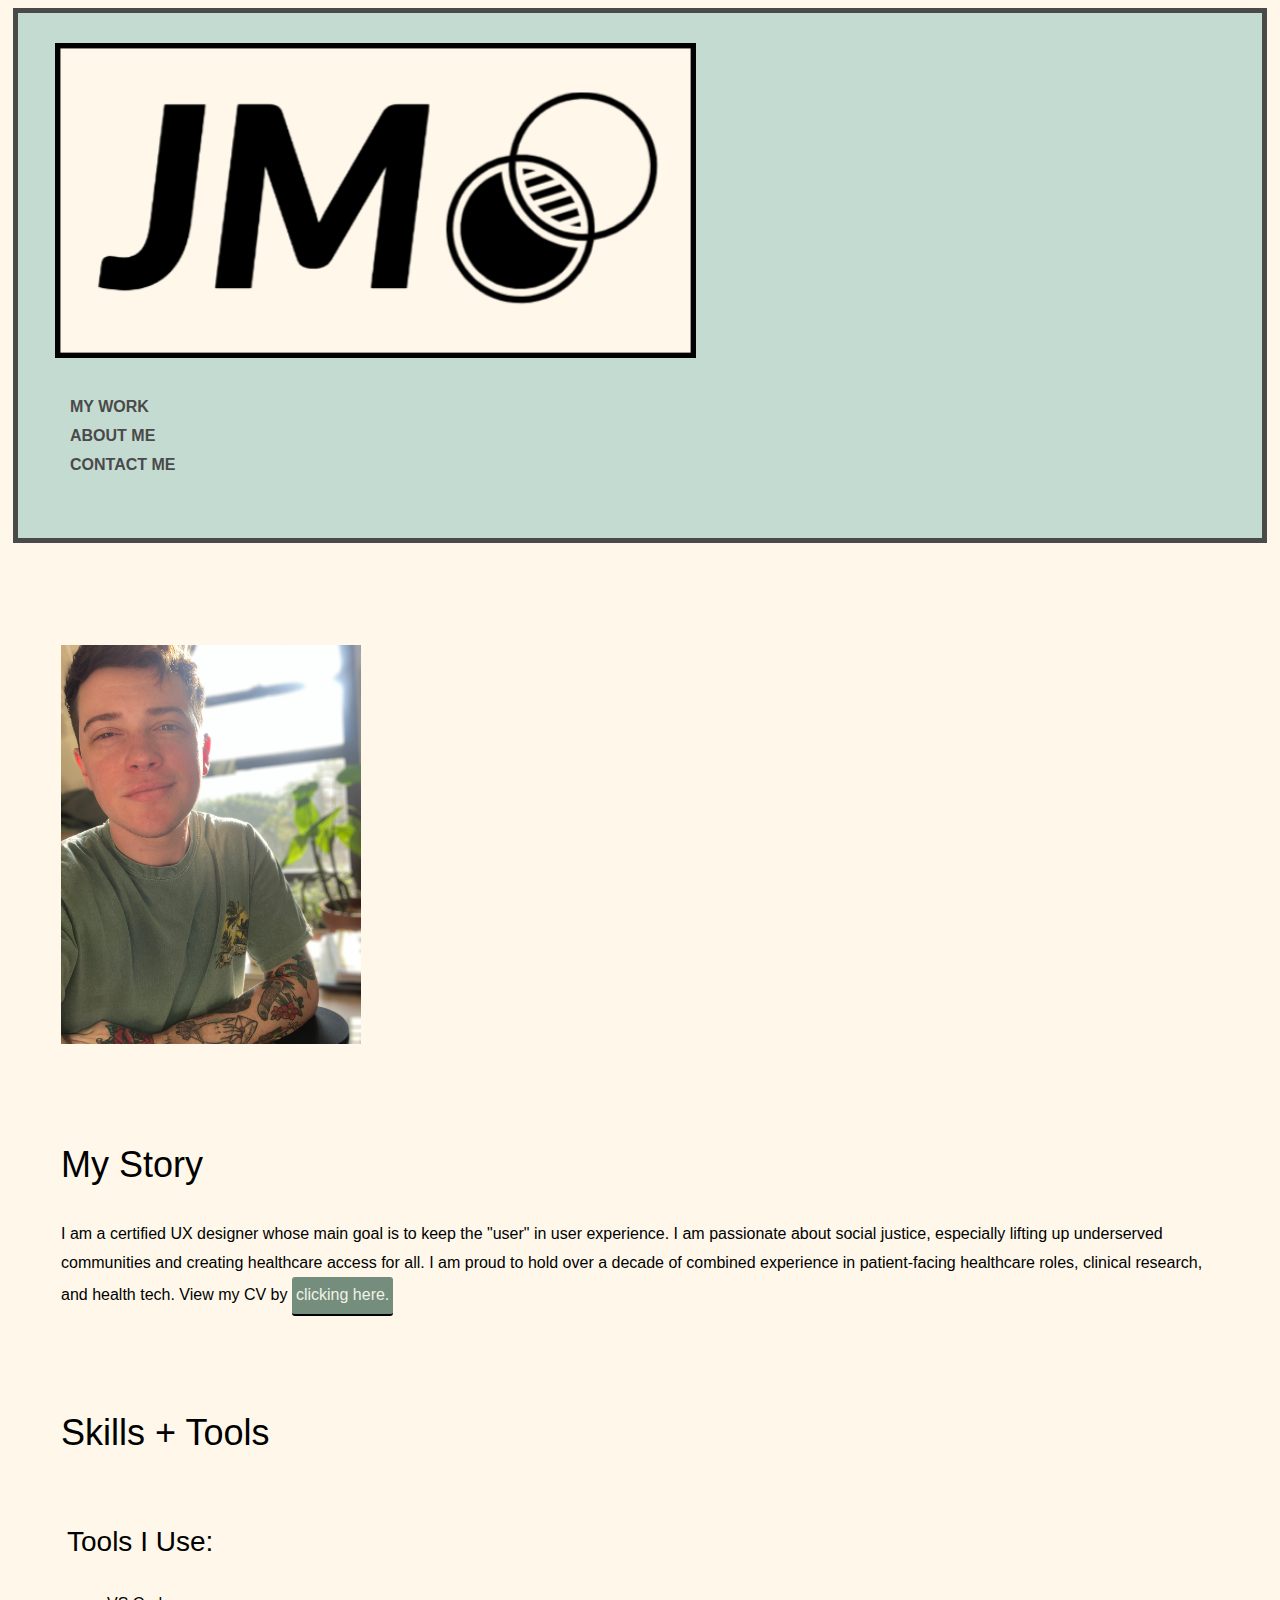
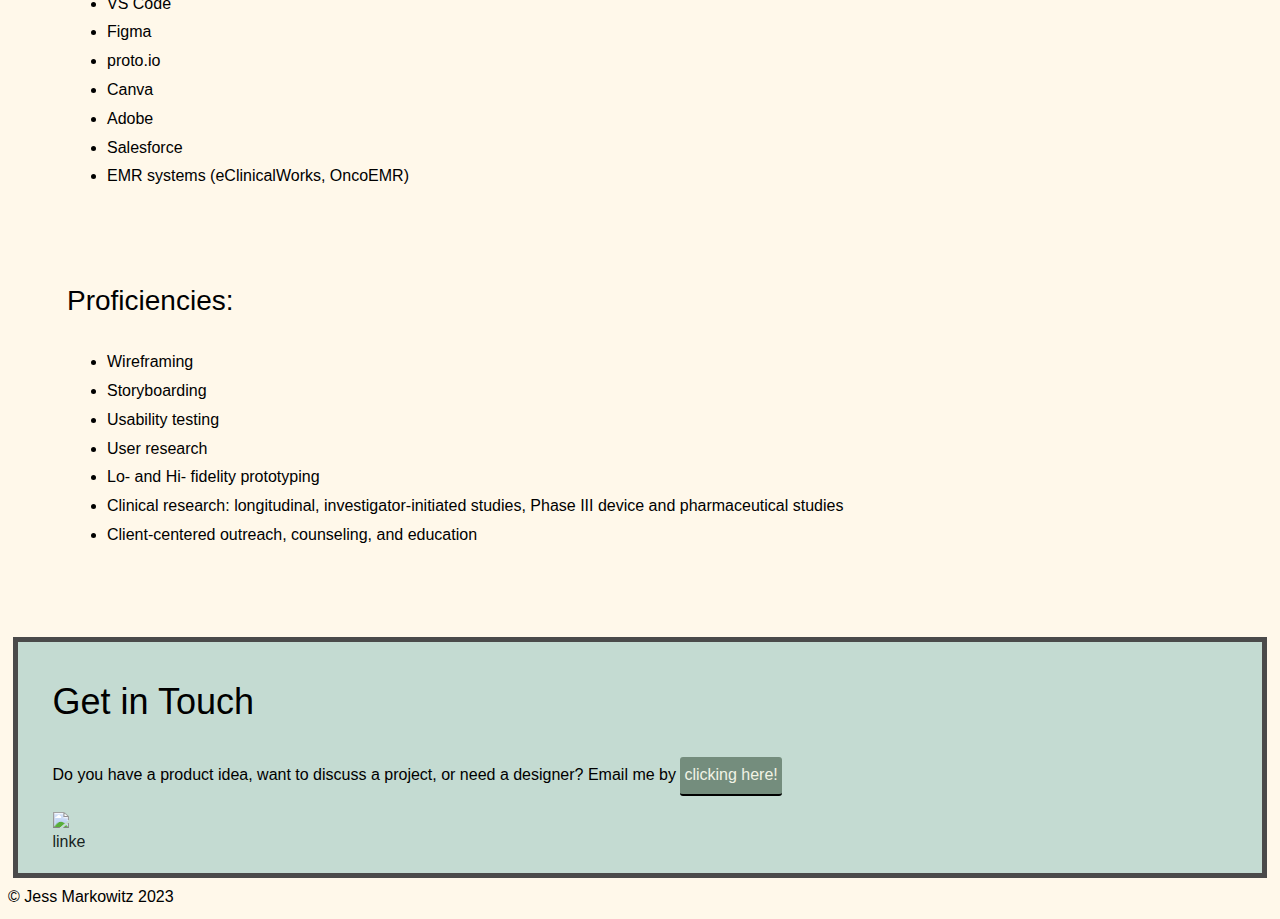
==== commit e4ab0866: "linter updates" ====
--- a/about.html
+++ b/about.html
@@ -1,122 +1,155 @@
 <!DOCTYPE html>
 <html dir="ltr" lang="en">
-<head>
-	<meta content="width=device-width, initial-scale=1" name="viewport">
-	<link href="css/style.css" rel="stylesheet" type="text/css">
-	<link href="https://fonts.googleapis.com/css2?family=Noto+Sans&display=swap" rel="stylesheet">
-	<link href="img/favicon/apple-touch-icon.png" rel="apple-touch-icon" sizes="144x144">
-	<link href="img/favicon/favicon-32x32.png" rel="icon" sizes="32x32" type="image/png">
-	<link href="img/favicon/favicon-16x16.png" rel="icon" sizes="16x16" type="image/png">
-	<link href="img/favicon/site.webmanifest" rel="manifest">
-	<link href="img/favicon/safari-pinned-tab.svg" rel="mask-icon">
-	<meta content="#da532c" name="msapplication-TileColor">
-	<meta content="#ffffff" name="theme-color">
-	<meta charset="utf-8">
-	<meta content="Jess Markowitz" name="author">
-	<meta content="About Me" name="description">
-    <script src="https://kit.fontawesome.com/dc7bf259b7.js" crossorigin="anonymous"></script>
-	<title>About Me</title>
-</head>
+  <head>
+    <meta content="width=device-width, initial-scale=1" name="viewport" />
+    <link href="css/style.css" rel="stylesheet" type="text/css" />
+    <link href="https://fonts.googleapis.com/css2?family=Noto+Sans&display=swap" rel="stylesheet"/>
+    <link href="img/favicon/apple-touch-icon.png" rel="apple-touch-icon" sizes="144x144"/>
+    <link href="img/favicon/favicon-32x32.png" rel="icon" sizes="32x32" type="image/png"/>
+    <link href="img/favicon/favicon-16x16.png" rel="icon" sizes="16x16" type="image/png"/>
+    <link href="img/favicon/site.webmanifest" rel="manifest" />
+    <link href="img/favicon/safari-pinned-tab.svg" rel="mask-icon" />
+    <meta content="#da532c" name="msapplication-TileColor" />
+    <meta content="#ffffff" name="theme-color" />
+    <meta charset="utf-8" />
+    <meta content="Jess Markowitz" name="author" />
+    <meta content="About Me" name="description" />
+    <script
+      src="https://kit.fontawesome.com/dc7bf259b7.js"
+      crossorigin="anonymous"
+    ></script>
+    <title>About Me</title>
+  </head>
 
-	<body id="about-page">
-	
-		
-	<!-- Header -->
-		<header id="header">
-			<div class="container">
-				<picture><source srcset="img/logonew.png"> <img alt="logo" class="logo" src="img/logonew.png"></picture> 
-                
-	<!-- Navigation -->
-				<div>
-					<nav>
-						<ul class="navigation">
-							<li>
-								<a href="index.html">My Work</a>
-							</li>
-							<li>
-								<a href="about.html">About Me</a>
-							</li>
-							<li>
-								<a href="#contact">Contact Me</a>
-							</li>
-                            <li>
-								<a href="javascript:void(0);" class="icon" onclick="menuToggle()"><i class="fas fa-bars"></i></a>
-							</li>
-						</ul>
-					</nav>
-				</div>
-			</div>
-		</header>
-        
-        <main>
-        
-    <!-- About Me -->
-            <div class="container">
-                <div class="row">
-                <!-- open row that holds (2) columns for project -->
-                    <div class="col-md-6 col-lg-7">
-                    <!-- open first column (used for image) -->
-                        <picture><source media="(max-width:300px)" srcset="img/myface.jpg"> <img alt="selfie" class="selfie" src="img/myface.jpg"></picture>
-                    </div><!-- end first column -->
+  <body id="about-page">
+    <!-- Header -->
+    <header id="header">
+      <div class="container">
+        <picture
+          ><source srcset="img/logonew.png" />
+          <img alt="logo" class="logo" src="img/logonew.png"
+        /></picture>
 
-                    <div class="col-md-6 col-lg-7">
-                    <!-- open second column (used for text) -->
-                        <h2>My Story</h2>
-                        <p><!-- open paragraph -->
-                         I am a certified UX designer whose main goal is to keep the "user" in user experience. 
-                         I am passionate about social justice, especially lifting up underserved communities and creating healthcare access for all. 
-                         I am proud to hold over a decade of combined experience in patient-facing healthcare roles, clinical research, and health tech. 
-                         View my CV by <a class="buttoncv" href="files/cvjessmarkowitz.pdf" target="_blank">clicking here.</a>
-                        </p><!-- end paragraph -->
-                    </div>     
+        <!-- Navigation -->
+        <div>
+          <nav>
+            <ul class="navigation">
+              <li>
+                <a href="index.html">My Work</a>
+              </li>
+              <li>
+                <a href="about.html">About Me</a>
+              </li>
+              <li>
+                <a href="#contact">Contact Me</a>
+              </li>
+              <li>
+                <a
+                  href="javascript:void(0);"
+                  class="icon"
+                  onclick="menuToggle()"
+                  ><i class="fas fa-bars"></i
+                ></a>
+              </li>
+            </ul>
+          </nav>
+        </div>
+      </div>
+    </header>
 
-                    <div class="col-md-6 col-lg-7">
-                            <h2>Skills + Tools</h2>
-                            <div class="col-md-6 col-lg-7">
-                                <h3>Tools I Use:</h3>
-                                <ul>
-                                    <li>VS Code</li>
-                                    <li>Figma</li>
-                                    <li>proto.io</li>
-                                    <li>Canva</li>
-                                    <li>Adobe</li>
-                                    <li>Salesforce</li>
-                                    <li>EMR systems (eClinicalWorks, OncoEMR)</li>
-                                </ul>
-                            </div>
-                            <div class="column col-md-6 col-lg-5">
-                                <h3>Proficiencies:</h3>
-                                <ul>
-                                    <li>Wireframing</li>
-                                    <li>Storyboarding</li>
-                                    <li>Usability testing</li>
-                                    <li>User research</li>
-                                    <li>Lo- and Hi- fidelity prototyping</li>
-                                    <li>Clinical research: longitudinal, investigator-initiated studies, Phase III device and pharmaceutical studies</li>
-                                    <li>Client-centered outreach, counseling, and education</li>
-                                </ul>
-                            </div>
-                    </div>
-                </div>
+    <main>
+      <!-- About Me -->
+      <div class="container">
+        <div class="row">
+          <!-- open row that holds (2) columns for project -->
+          <div class="col-md-6 col-lg-7">
+            <!-- open first column (used for image) -->
+            <picture
+              ><source media="(max-width:300px)" srcset="img/myface.jpg" />
+              <img alt="selfie" class="selfie" src="img/myface.jpg"
+            /></picture>
+          </div>
+          <!-- end first column -->
+
+          <div class="col-md-6 col-lg-7">
+            <!-- open second column (used for text) -->
+            <h2>My Story</h2>
+            <p>
+              <!-- open paragraph -->
+              I am a certified UX designer whose main goal is to keep the "user"
+              in user experience. I am passionate about social justice,
+              especially lifting up underserved communities and creating
+              healthcare access for all. I am proud to hold over a decade of
+              combined experience in patient-facing healthcare roles, clinical
+              research, and health tech. View my CV by
+              <a
+                class="buttoncv"
+                href="files/cvjessmarkowitz.pdf"
+                target="_blank"
+                >clicking here.</a
+              >
+            </p>
+            <!-- end paragraph -->
+          </div>
+
+          <div class="col-md-6 col-lg-7">
+            <h2>Skills + Tools</h2>
+            <div class="col-md-6 col-lg-7">
+              <h3>Tools I Use:</h3>
+              <ul>
+                <li>VS Code</li>
+                <li>Figma</li>
+                <li>proto.io</li>
+                <li>Canva</li>
+                <li>Adobe</li>
+                <li>Salesforce</li>
+                <li>EMR systems (eClinicalWorks, OncoEMR)</li>
+              </ul>
             </div>
+            <div class="column col-md-6 col-lg-5">
+              <h3>Proficiencies:</h3>
+              <ul>
+                <li>Wireframing</li>
+                <li>Storyboarding</li>
+                <li>Usability testing</li>
+                <li>User research</li>
+                <li>Lo- and Hi- fidelity prototyping</li>
+                <li>
+                  Clinical research: longitudinal, investigator-initiated
+                  studies, Phase III device and pharmaceutical studies
+                </li>
+                <li>Client-centered outreach, counseling, and education</li>
+              </ul>
+            </div>
+          </div>
+        </div>
+      </div>
+    </main>
 
-	</main>
-  
-<!-- Footer -->
-  <footer id="footer">
-	<div class="container">
-		<h2>Get in Touch</h2>
-		<p>Do you have a product idea, want to discuss a project, or need a designer?
-			Email me by <a class="button" href="mailto:jlmarkowitz@gmail.com">clicking here!</a></p>
-		
-<!--Social Media Layout and Placeholders-->
-		<div>
-			<a href="https://www.linkedin.com/in/jlmarkowitz" target="_blank"><img alt="linkedin" class="social" src="https://i.postimg.cc/Rq595K3D/2023-02-04-12-24-45.png"></a>
-		</div>
-	</div>
+    <!-- Footer -->
+    <footer id="footer">
+      <div class="container">
+        <h2>Get in Touch</h2>
+        <p>
+          Do you have a product idea, want to discuss a project, or need a
+          designer? Email me by
+          <a class="button" href="mailto:jlmarkowitz@gmail.com"
+            >clicking here!</a
+          >
+        </p>
 
-</footer>
-© Jess Markowitz 2023
-	<script src="js/scripts.js"></script>
-</body>
-</html>+        <!--Social Media Layout and Placeholders-->
+        <div>
+          <a href="https://www.linkedin.com/in/jlmarkowitz" target="_blank"
+            ><img
+              alt="linkedin"
+              class="social"
+              src="https://i.postimg.cc/Rq595K3D/2023-02-04-12-24-45.png"
+          /></a>
+        </div>
+      </div>
+    </footer>
+    © Jess Markowitz 2023
+    <script src="js/scripts.js"></script>
+  </body>
+</html>
--- a/css/style.css
+++ b/css/style.css
@@ -15,6 +15,10 @@
 	padding-right: 0;
   }
 
+.navtoggle li:not(:last-child) {
+	display: none;
+  }
+
 .navtoggle, .navtoggle.responsive {
 	position: relative;
   }
@@ -33,10 +37,6 @@
   .navtoggle.responsive li:last-child  {
 	padding: 0 0 10px;
   }  
-
-  .navtoggle li:not(:last-child) {
-	display: none;
-  }
 
 
 nav>ul {
@@ -141,18 +141,18 @@
   }
 
 a {
-	color: #7ca693;
+	color: #18231E;
 	text-decoration: none;
 	/* No underlining */
 }
 a:hover {
-	color: #7ca693;
+	color: #2D3731;
 	text-decoration: underline;
 	/* Underlining when hovering over a link */
 }
 a:visited {
 	/* visited link */
-	color: #3e346c;
+	color: #2D3731;
 }
 a:active {
 	/* selected link */
